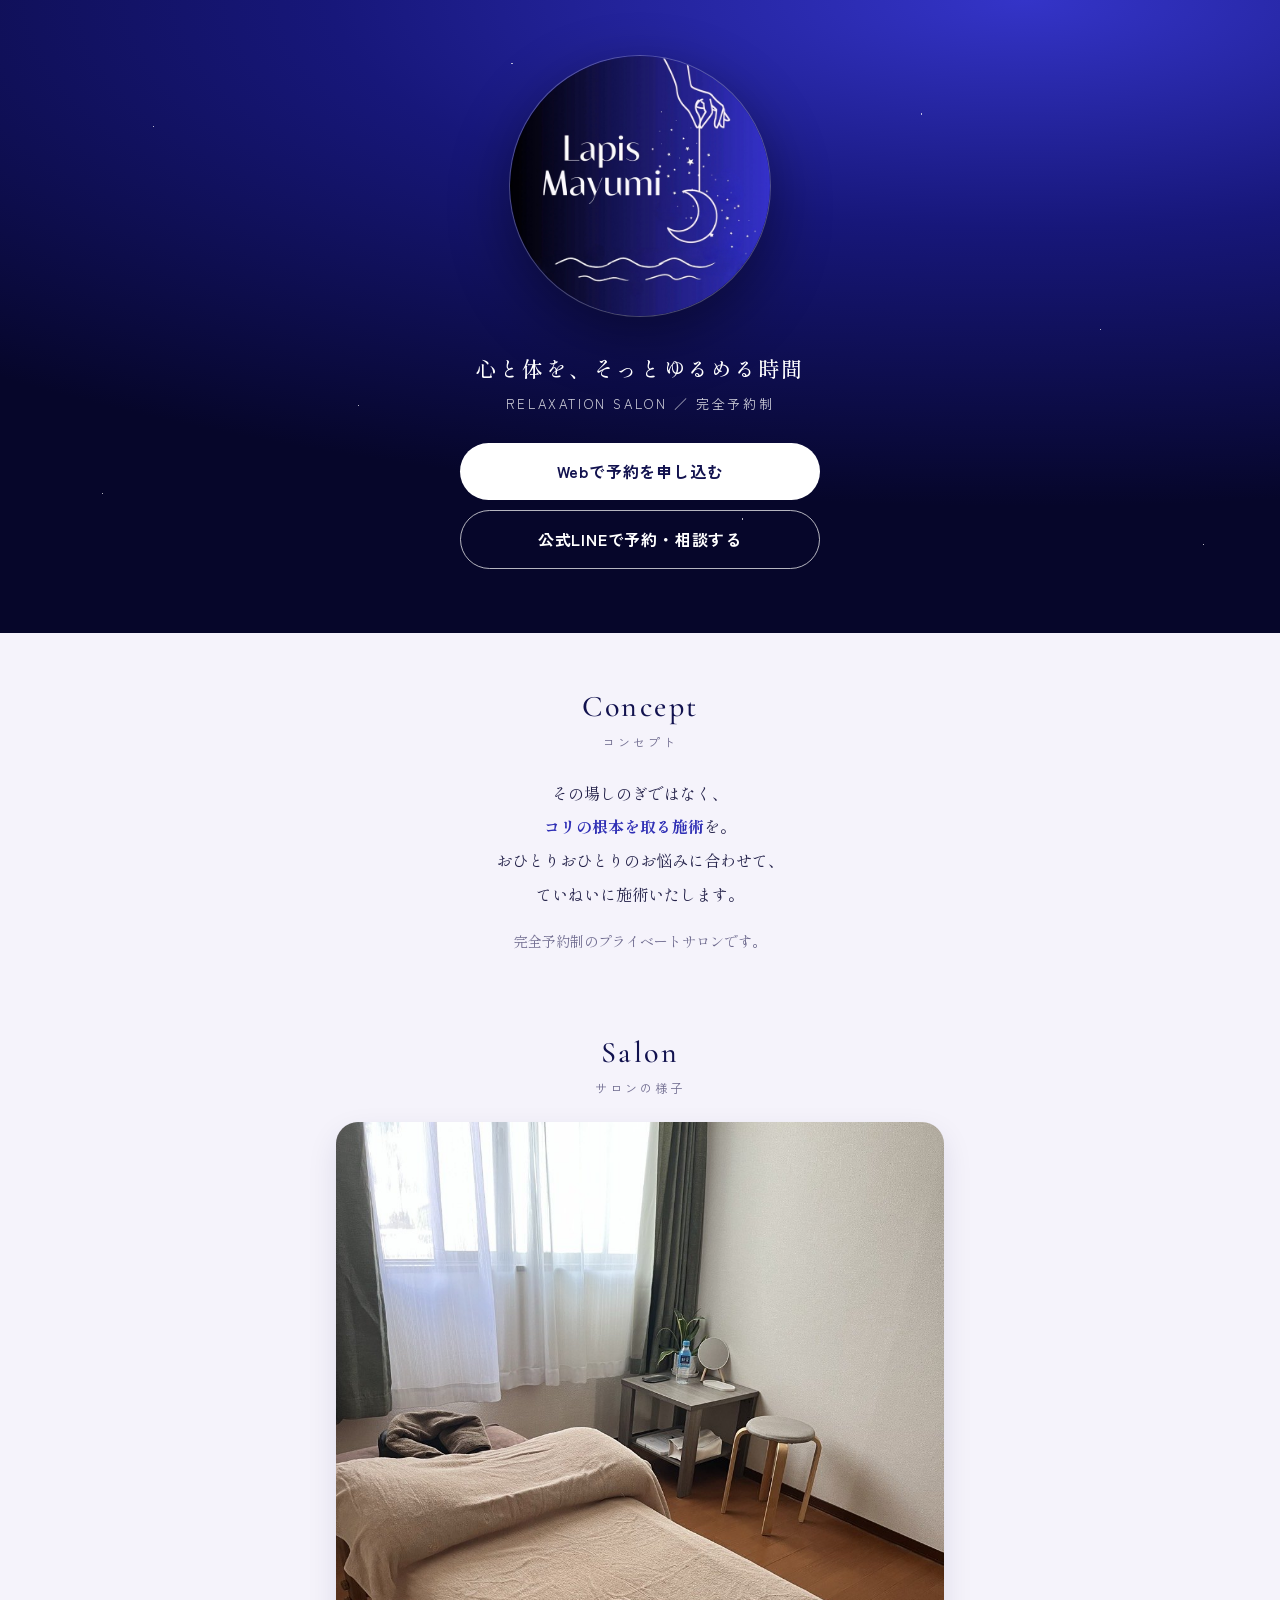
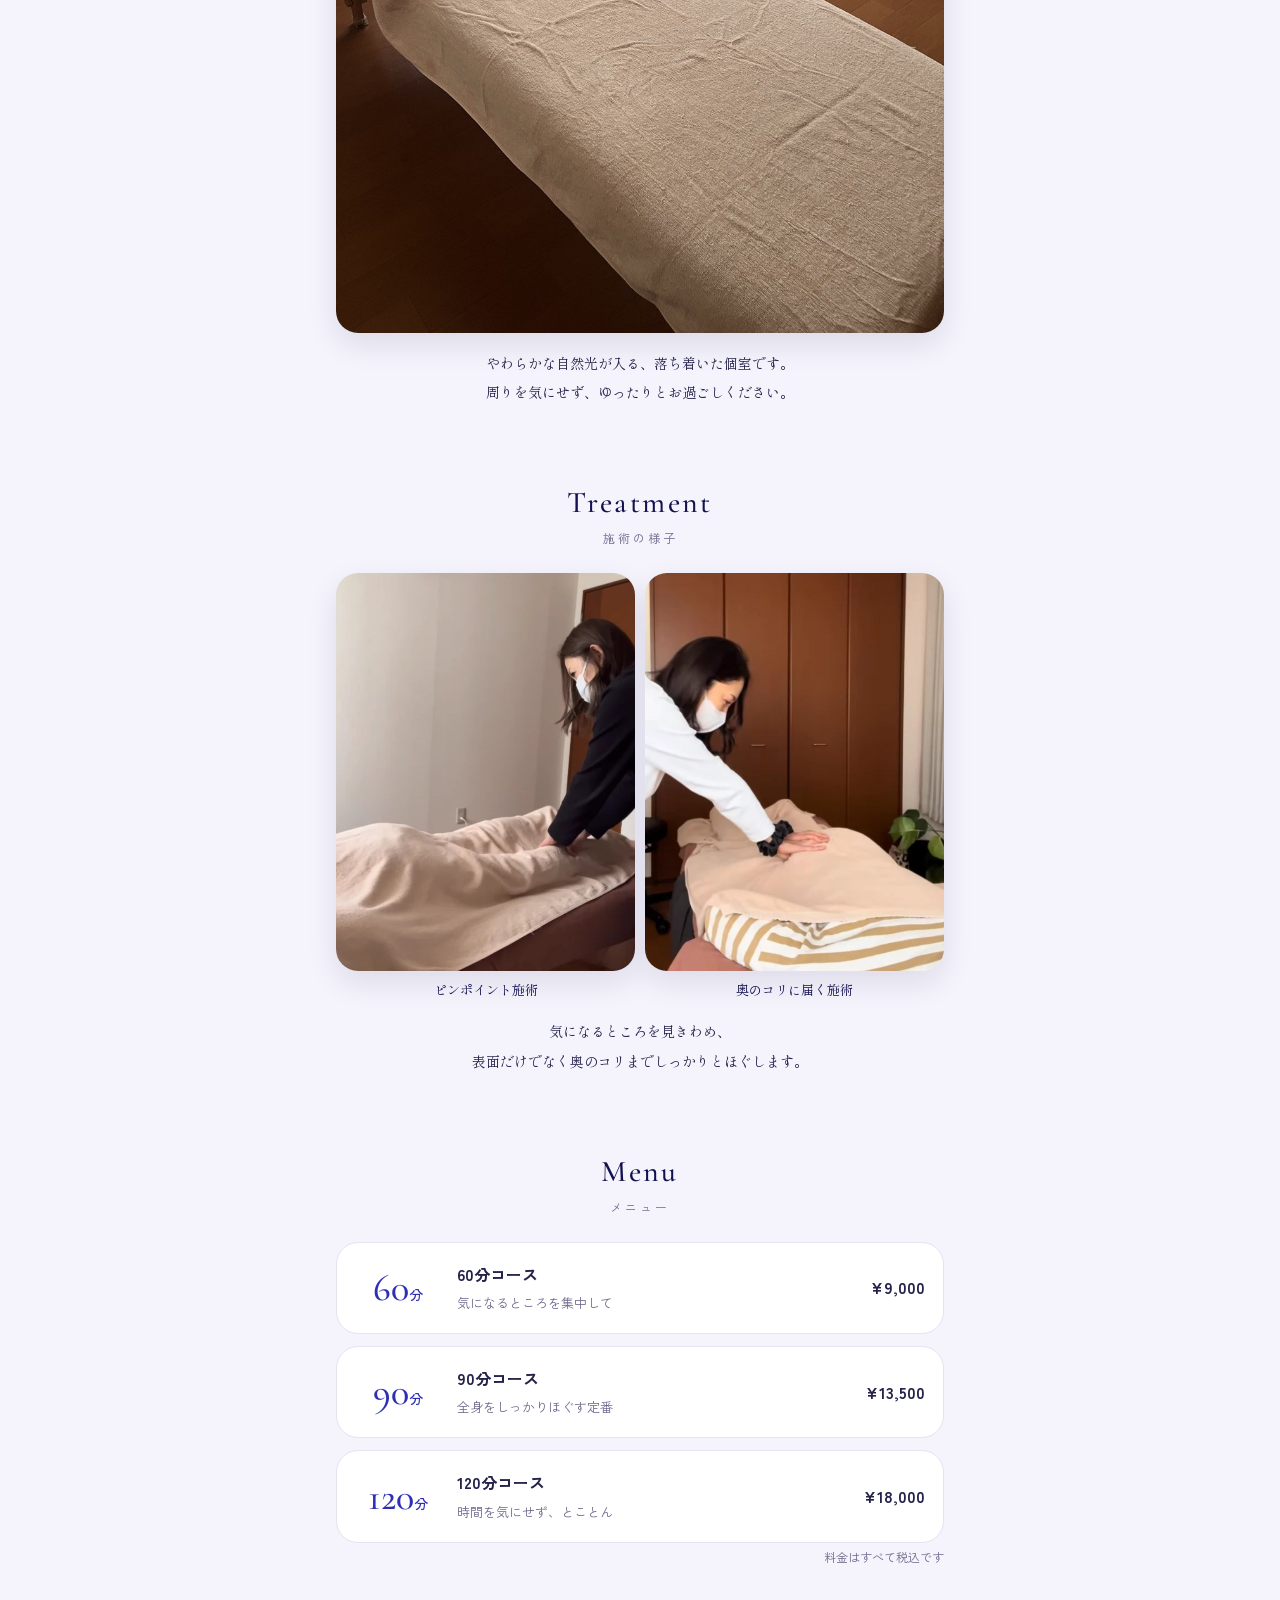
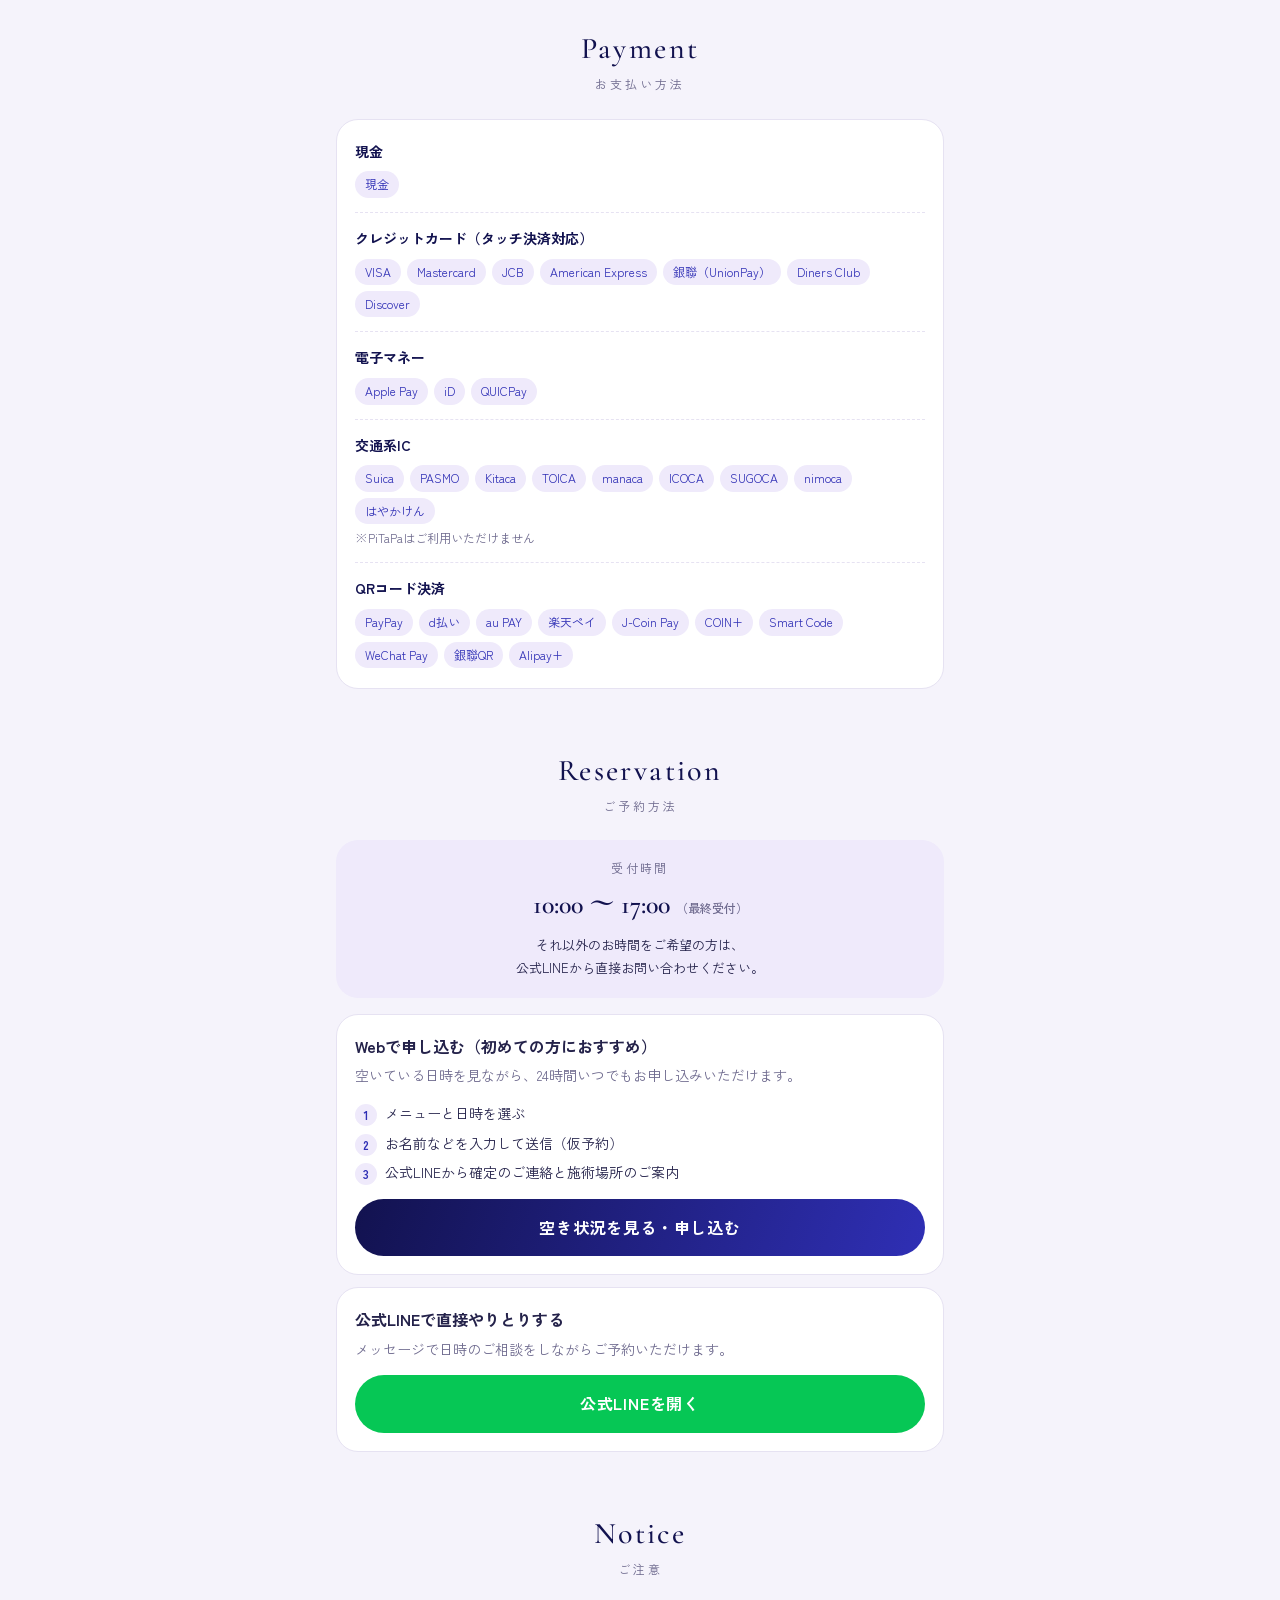
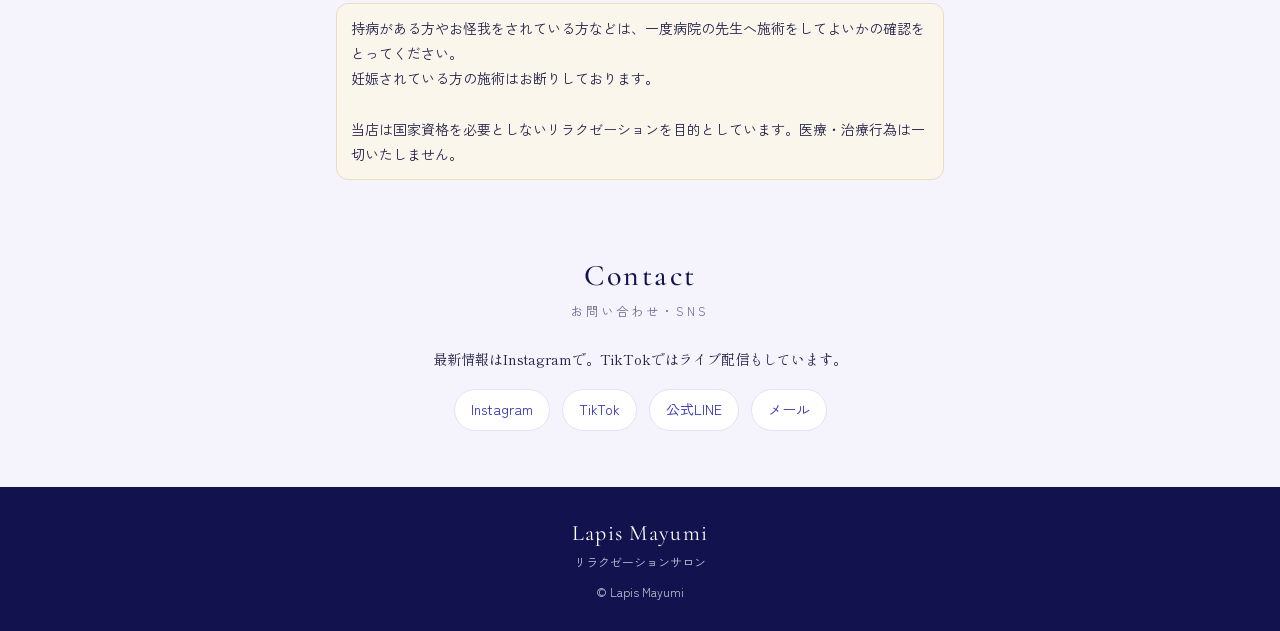
==== index.html @ 460d8c58 "Lapis Mayumi の画面を置く（お披露目前・検索に載せない） Co-Authored-By: Claude Opus 5.5 <noreply@anthropic.com>" ====
<!doctype html>
<html lang="ja">
<head>
<meta charset="utf-8">
<meta name="viewport" content="width=device-width, initial-scale=1, viewport-fit=cover">
<title>Lapis Mayumi | リラクゼーションサロン</title>
<meta name="description" content="Lapis Mayumi（ラピス マユミ）は、心と体をゆるめるリラクゼーションサロンです。60分・90分・120分のコースをご用意しています。ご予約はWebまたは公式LINEから。">
<meta property="og:title" content="Lapis Mayumi | リラクゼーションサロン">
<meta property="og:description" content="心と体をゆるめるリラクゼーションサロン。ご予約はWebまたは公式LINEから。">
<meta property="og:image" content="assets/logo-640.png">
<link rel="icon" href="assets/favicon.png">
<link rel="apple-touch-icon" href="assets/apple-touch-icon.png">
<link rel="preconnect" href="https://fonts.googleapis.com">
<link rel="stylesheet" href="https://fonts.googleapis.com/css2?family=Cormorant+Garamond:wght@400;500;600&family=Zen+Kaku+Gothic+New:wght@400;500;700&family=Shippori+Mincho:wght@500;600&display=swap">
<link rel="stylesheet" href="assets/style.css">
<style>
  .hero { position: relative; overflow: hidden; color: #fff; text-align: center; padding: 56px 16px 64px;
          background: radial-gradient(120% 80% at 80% 0%, #3434c8 0%, #17177a 45%, #06062a 100%); }
  .hero::before { content: ""; position: absolute; inset: 0; pointer-events: none; opacity: .7;
    background-image: radial-gradient(1.4px 1.4px at 12% 20%, #fff 50%, transparent 51%), radial-gradient(1px 1px at 28% 64%, #fff 50%, transparent 51%),
      radial-gradient(1.2px 1.2px at 72% 18%, #fff 50%, transparent 51%), radial-gradient(1px 1px at 86% 52%, #fff 50%, transparent 51%),
      radial-gradient(1.6px 1.6px at 58% 82%, #fff 50%, transparent 51%), radial-gradient(1px 1px at 8% 78%, #fff 50%, transparent 51%),
      radial-gradient(1.2px 1.2px at 40% 10%, #fff 50%, transparent 51%), radial-gradient(1px 1px at 94% 86%, #fff 50%, transparent 51%); }
  .hero img { width: min(64vw, 260px); border-radius: 50%; box-shadow: 0 0 0 1px rgba(255,255,255,.25), 0 20px 60px rgba(0,0,0,.45); position: relative; }
  .hero h1 { font-family: var(--serif); font-weight: 500; font-size: 21px; letter-spacing: .12em; margin: 28px 0 6px; position: relative; }
  .hero p { font-size: 13px; letter-spacing: .2em; opacity: .8; margin: 0 0 28px; position: relative; }
  .hero .cta { max-width: 360px; margin: 0 auto; position: relative; }
  .hero .btn-ghost { background: transparent; color: #fff; border-color: rgba(255,255,255,.7); }
  section.blk { max-width: 640px; margin: 0 auto; padding: 48px 16px 8px; }
  .blk h2 { text-align: center; font-family: var(--latin); font-weight: 500; font-size: 30px; letter-spacing: .08em; margin: 0; color: var(--deep); }
  .blk h2 + .ja { text-align: center; font-size: 12px; letter-spacing: .25em; color: var(--sub); margin: 0 0 24px; }
  .lead { font-family: var(--serif); font-size: 16px; line-height: 2.1; text-align: center; }
  .menu { display: grid; gap: 12px; }
  .menu .item { background: #fff; border: 1px solid var(--line); border-radius: var(--radius); padding: 18px; display: flex; align-items: center; gap: 16px; }
  .menu .min { font-family: var(--latin); font-size: 38px; font-weight: 500; color: var(--indigo); line-height: 1; width: 86px; text-align: center; flex: none; }
  .menu .min small { font-size: 14px; font-family: var(--sans); }
  .menu .txt b { display: block; font-size: 16px; }
  .menu .txt span { font-size: 13px; color: var(--sub); }
  .menu .price { margin-left: auto; font-weight: 700; white-space: nowrap; }
  .ways { display: grid; gap: 12px; }
  .hours { margin: 0 0 16px; padding: 18px 20px; border-radius: var(--radius); background: var(--indigo-soft); text-align: center; }
  .hours p { margin: 0; }
  .hours-t { font-size: 12px; letter-spacing: .2em; color: var(--sub); }
  .hours-v { margin-top: 4px !important; font-family: var(--latin); font-size: 26px; font-weight: 600; color: var(--deep); }
  .hours-v small { font-family: var(--sans); font-size: 12px; font-weight: 500; color: var(--sub); }
  .hours-n { margin-top: 6px !important; font-size: 13px; line-height: 1.8; }
  .way { background: #fff; border: 1px solid var(--line); border-radius: var(--radius); padding: 18px; }
  .way h3 { margin: 0 0 4px; font-size: 16px; }
  .way p { margin: 0 0 14px; font-size: 14px; color: var(--sub); }
  .flow { counter-reset: f; list-style: none; padding: 0; margin: 0 0 14px; font-size: 14px; }
  .flow li { counter-increment: f; padding-left: 30px; position: relative; margin-bottom: 6px; }
  .flow li::before { content: counter(f); position: absolute; left: 0; top: 2px; width: 22px; height: 22px; border-radius: 50%; background: var(--indigo-soft); color: var(--indigo); font-size: 12px; text-align: center; line-height: 22px; font-weight: 700; }
  img.photo { width: 100%; height: auto; display: block; border-radius: var(--radius); box-shadow: 0 12px 30px rgba(18,18,79,.10); }
  .treat { display: grid; grid-template-columns: repeat(2, minmax(0, 1fr)); gap: 10px; }
  .treat figure { margin: 0; }
  .treat img.photo { aspect-ratio: 3 / 4; object-fit: cover; }
  .treat figcaption { text-align: center; font-family: var(--serif); font-size: 13px; margin-top: 8px; color: var(--deep); }
  .pay { background: #fff; border: 1px solid var(--line); border-radius: var(--radius); padding: 6px 18px; }
  .pay .g { padding: 14px 0; border-bottom: 1px dashed var(--line); }
  .pay .g:last-child { border-bottom: 0; }
  .pay h3 { font-size: 14px; margin: 0 0 8px; color: var(--deep); }
  .pay .chips { display: flex; flex-wrap: wrap; gap: 6px; }
  .pay .chips span { font-size: 12px; background: var(--indigo-soft); color: var(--indigo); border-radius: 999px; padding: 3px 10px; }
  .sns { display: flex; justify-content: center; gap: 12px; flex-wrap: wrap; margin-top: 10px; }
  .sns a { font-size: 14px; border: 1px solid var(--line); background: #fff; border-radius: 999px; padding: 8px 16px; text-decoration: none; }
  footer { margin-top: 48px; background: var(--deep); color: rgba(255,255,255,.75); text-align: center; padding: 28px 16px; font-size: 12px; }
  footer .n { font-family: var(--latin); font-size: 22px; color: #fff; letter-spacing: .06em; }
  .fix-cta { position: fixed; left: 0; right: 0; bottom: 0; padding: 10px 16px calc(10px + env(safe-area-inset-bottom)); background: rgba(255,255,255,.95); border-top: 1px solid var(--line); display: none; z-index: 10; }
  .fix-cta .in { max-width: 560px; margin: 0 auto; display: grid; grid-template-columns: 1fr 1fr; gap: 8px; }
  .fix-cta .btn { padding: 12px; font-size: 14px; }
  .fix-cta.show { display: block; }
</style>
</head>
<body>
<header class="hero">
  <img src="assets/logo-640.png" alt="Lapis Mayumi">
  <h1>心と体を、そっとゆるめる時間</h1>
  <p>RELAXATION SALON ／ 完全予約制</p>
  <div class="cta">
    <a class="btn btn-main" href="reserve.html" style="background:#fff;color:var(--deep)">Webで予約を申し込む</a>
    <a class="btn btn-ghost js-line" href="#" style="margin-top:10px">公式LINEで予約・相談する</a>
  </div>
</header>

<section class="blk">
  <h2>Concept</h2><p class="ja">コンセプト</p>
  <p class="lead">その場しのぎではなく、<br><b style="color:var(--indigo)">コリの根本を取る施術</b>を。<br>おひとりおひとりのお悩みに合わせて、<br>ていねいに施術いたします。</p>
  <p class="lead" style="font-size:14px;color:var(--sub)">完全予約制のプライベートサロンです。</p>
</section>

<section class="blk">
  <h2>Salon</h2><p class="ja">サロンの様子</p>
  <img class="photo" src="assets/room.jpg" alt="Lapis Mayumi の施術室。窓から自然光が入る静かな個室に施術ベッドがあります" width="960" height="1280" loading="lazy">
  <p class="lead" style="font-size:14px;margin-top:16px">やわらかな自然光が入る、落ち着いた個室です。<br>周りを気にせず、ゆったりとお過ごしください。</p>
</section>

<section class="blk">
  <h2>Treatment</h2><p class="ja">施術の様子</p>
  <div class="treat">
    <figure><img class="photo" src="assets/treat1.jpg" alt="気になる箇所をピンポイントで施術している様子" width="540" height="756" loading="lazy"><figcaption>ピンポイント施術</figcaption></figure>
    <figure><img class="photo" src="assets/treat2.jpg" alt="奥のコリに届くよう体重をかけて施術している様子" width="540" height="716" loading="lazy"><figcaption>奥のコリに届く施術</figcaption></figure>
  </div>
  <p class="lead" style="font-size:14px;margin-top:16px">気になるところを見きわめ、<br>表面だけでなく奥のコリまでしっかりとほぐします。</p>
</section>

<section class="blk">
  <h2>Menu</h2><p class="ja">メニュー</p>
  <div class="menu" id="menu"></div>
  <p class="note" style="text-align:right">料金はすべて税込です</p>
</section>

<section class="blk">
  <h2>Payment</h2><p class="ja">お支払い方法</p>
  <div class="pay" id="pay"></div>
</section>

<section class="blk">
  <h2>Reservation</h2><p class="ja">ご予約方法</p>
  <div class="hours">
    <p class="hours-t">受付時間</p>
    <p class="hours-v">10:00 〜 17:00 <small>（最終受付）</small></p>
    <p class="hours-n">それ以外のお時間をご希望の方は、<br>公式LINEから直接お問い合わせください。</p>
  </div>
  <div class="ways">
    <div class="way">
      <h3>Webで申し込む（初めての方におすすめ）</h3>
      <p>空いている日時を見ながら、24時間いつでもお申し込みいただけます。</p>
      <ol class="flow">
        <li>メニューと日時を選ぶ</li>
        <li>お名前などを入力して送信（仮予約）</li>
        <li>公式LINEから確定のご連絡と施術場所のご案内</li>
      </ol>
      <a class="btn btn-main" href="reserve.html">空き状況を見る・申し込む</a>
    </div>
    <div class="way">
      <h3>公式LINEで直接やりとりする</h3>
      <p>メッセージで日時のご相談をしながらご予約いただけます。</p>
      <a class="btn btn-line js-line" href="#">公式LINEを開く</a>
    </div>
  </div>
</section>

<section class="blk">
  <h2>Notice</h2><p class="ja">ご注意</p>
  <div class="warn" style="font-size:14px">
    持病がある方やお怪我をされている方などは、一度病院の先生へ施術をしてよいかの確認をとってください。<br>
    妊娠されている方の施術はお断りしております。<br><br>
    当店は国家資格を必要としないリラクゼーションを目的としています。医療・治療行為は一切いたしません。
  </div>
</section>

<section class="blk">
  <h2>Contact</h2><p class="ja">お問い合わせ・SNS</p>
  <p class="lead" style="font-size:14px">最新情報はInstagramで。TikTokではライブ配信もしています。</p>
  <div class="sns" id="sns"></div>
</section>

<footer>
  <div class="n">Lapis Mayumi</div>
  <div>リラクゼーションサロン</div>
  <div style="margin-top:10px">© Lapis Mayumi</div>
</footer>

<div class="fix-cta" id="fixCta"><div class="in">
  <a class="btn btn-main" href="reserve.html">Webで予約</a>
  <a class="btn btn-line js-line" href="#">LINEで予約</a>
</div></div>

<script src="assets/config.js"></script>
<script>
(function () {
  const C = LM.CONFIG;
  const desc = { 60: "気になるところを集中して", 90: "全身をしっかりほぐす定番", 120: "時間を気にせず、とことん" };
  document.getElementById("menu").innerHTML = C.COURSES.map((c) => `
    <div class="item"><div class="min">${c.minutes}<small>分</small></div>
      <div class="txt"><b>${c.label}</b><span>${desc[c.minutes] || ""}</span></div>
      ${c.price ? `<div class="price">¥${c.price.toLocaleString()}</div>` : ""}</div>`).join("");
  document.querySelectorAll(".js-line").forEach((a) => {
    if (C.LINE_URL) a.href = C.LINE_URL; else a.classList.add("hidden");
  });
  document.getElementById("pay").innerHTML = (C.PAYMENTS || []).map((g) => `
    <div class="g"><h3>${g.group}</h3><div class="chips">${g.items.map((x) => `<span>${x}</span>`).join("")}</div>
      ${g.note ? `<p class="note">※${g.note}</p>` : ""}</div>`).join("");
  const names = { instagram: "Instagram", tiktok: "TikTok", youtube: "YouTube" };
  let sns = Object.keys(C.SNS).filter((k) => C.SNS[k])
    .map((k) => `<a href="${C.SNS[k]}" target="_blank" rel="noopener">${names[k]}</a>`).join("");
  if (C.LINE_URL) sns += `<a href="${C.LINE_URL}">公式LINE</a>`;
  if (C.MAIL) sns += `<a href="mailto:${C.MAIL}">メール</a>`;
  document.getElementById("sns").innerHTML = sns;
  // 最初の予約ボタンが見えなくなったら、画面下に予約ボタンを出す
  const fix = document.getElementById("fixCta");
  if (!C.LINE_URL) fix.querySelector(".in").style.gridTemplateColumns = "1fr";
  new IntersectionObserver((es) => fix.classList.toggle("show", !es[0].isIntersecting)).observe(document.querySelector(".hero .cta"));
})();
</script>
</body>
</html>
---- assets/style.css ----
/* 色と文字は「月夜のラピス」（2026-10-29 クロードデザインで承認）に合わせている */
:root {
  --night: #06062a;
  --deep: #12124f;
  --indigo: #2f2fb5;
  --indigo-2: #2f2fb5;
  --indigo-soft: #efeafb;
  --ink: #24224a;
  --sub: #6e6a8e;
  --line: #e6e2f2;
  --field-line: #dcd7ec;
  --bg: #f5f3fb;
  --card: #ffffff;
  --sat: #2f5fc4;
  --sun: #b8456e;
  --ng: #9590b6;
  --warn-bg: #fbf6ec;
  --warn-line: #eadcbe;
  --warn-ink: #4e4230;
  --radius: 22px;
  --night-grad: linear-gradient(160deg, #06062a 0%, #12124f 48%, #2f2fb5 100%);
  --btn-grad: linear-gradient(160deg, #12124f, #2f2fb5);
  --serif: "Shippori Mincho", "Hiragino Mincho ProN", serif;
  --latin: "Cormorant Garamond", "Shippori Mincho", serif;
  --sans: "Zen Kaku Gothic New", "Hiragino Sans", "Yu Gothic", sans-serif;
}
* { box-sizing: border-box; }
html { -webkit-text-size-adjust: 100%; }
body { margin: 0; background: var(--bg); color: var(--ink); font-family: var(--sans); font-size: 16px; line-height: 1.7; }
button, input, select, textarea { font: inherit; color: inherit; }
a { color: var(--indigo); }
.wrap { max-width: 560px; margin: 0 auto; padding: 0 16px 48px; }
.hidden { display: none !important; }

/* ヘッダー */
.top { background: linear-gradient(110deg, #05052a 0%, var(--deep) 45%, #2d2dbf 100%); color: #fff; }
.top .in { max-width: 560px; margin: 0 auto; padding: 14px 16px; display: flex; align-items: center; gap: 12px; }
.top img { width: 46px; height: 46px; border-radius: 50%; }
.top .name { font-family: var(--latin); font-size: 24px; letter-spacing: .04em; line-height: 1.1; }
.top .sub { font-size: 12px; opacity: .8; letter-spacing: .1em; }
.top a { color: inherit; text-decoration: none; display: flex; align-items: center; gap: 12px; }

.demo-bar { background: #fff3c4; color: #6a5200; font-size: 13px; text-align: center; padding: 6px 12px; }

/* 手順 */
.steps { display: flex; gap: 6px; margin: 18px 0 14px; font-size: 12px; color: var(--sub); }
.steps span { flex: 1; text-align: center; padding: 6px 0; border-bottom: 3px solid var(--line); }
.steps span.on { color: var(--indigo); border-color: var(--indigo); font-weight: 700; }

h2.sec { font-family: var(--serif); font-size: 18px; margin: 22px 0 10px; font-weight: 600; }
h2.sec small { font-family: var(--sans); font-size: 12px; color: var(--sub); font-weight: 400; margin-left: 6px; }

/* コース選択 */
.courses { display: grid; grid-template-columns: repeat(3, 1fr); gap: 8px; }
.courses button { border: 1.5px solid var(--line); background: var(--card); border-radius: 12px; padding: 12px 4px; cursor: pointer; line-height: 1.3; }
.courses button b { display: block; font-size: 20px; font-family: var(--latin); font-weight: 600; }
.courses button span { font-size: 12px; color: var(--sub); }
.courses button.on { border-color: var(--indigo); background: var(--indigo-soft); color: var(--indigo); box-shadow: 0 0 0 1px var(--indigo) inset; }
.courses button.on span { color: var(--indigo); }

/* 日時の表 */
.cal { background: var(--card); border: 1px solid var(--line); border-radius: var(--radius); overflow: hidden; touch-action: pan-y; }
.cal-nav { display: flex; justify-content: space-between; align-items: center; padding: 8px 6px; border-bottom: 1px solid var(--line); }
.cal-nav button { background: none; border: 0; padding: 8px 10px; color: var(--ink); cursor: pointer; font-size: 14px; }
.cal-nav button:disabled { color: #c7c7d2; cursor: default; }
.cal-nav .range { font-size: 13px; color: var(--sub); }
.cal table { width: 100%; border-collapse: collapse; table-layout: fixed; }
.cal th, .cal td { border-bottom: 1px solid var(--line); border-left: 1px solid var(--line); text-align: center; padding: 0; }
.cal th:first-child, .cal td:first-child { border-left: 0; }
.cal col.tcol { width: 15%; }
.cal .month th { font-size: 11px; color: var(--sub); text-align: left; padding: 4px 6px; font-weight: 400; background: #fbfbfe; }
.cal .dates th { padding: 6px 0; font-weight: 500; line-height: 1.25; background: #fbfbfe; }
.cal .dates th b { display: block; font-size: 17px; }
.cal .dates th span { font-size: 11px; }
.cal .sat { color: var(--sat); }
.cal .sun { color: var(--sun); }
.cal .time { font-size: 13px; font-weight: 500; color: var(--ink); height: 44px; }
.cal td.s { height: 44px; }
.cal td.s button { width: 100%; height: 44px; border: 0; background: none; cursor: pointer; font-size: 20px; color: var(--indigo); padding: 0; }
.cal td.s button:active { background: var(--indigo-soft); }
.cal td.s.ng { color: var(--ng); font-size: 17px; }
.cal td.s.out { background: #f4f4f8; color: #d4d4de; font-size: 12px; }
.cal .loading { padding: 60px 0; text-align: center; color: var(--sub); }
.legend { display: flex; gap: 16px; font-size: 13px; color: var(--sub); margin: 8px 2px; flex-wrap: wrap; }
.legend b { color: var(--indigo); font-weight: 400; }
.swipe-hint { font-size: 12px; color: var(--sub); text-align: center; margin: 4px 0 0; }

.wish-link { display: block; width: 100%; margin-top: 14px; padding: 14px; border: 1.5px dashed #b8bce8; border-radius: 12px; background: #fafaff; color: var(--indigo); cursor: pointer; text-align: center; font-size: 14px; }

/* フォーム */
.card { background: var(--card); border: 1px solid var(--line); border-radius: var(--radius); padding: 16px; }
.summary { background: var(--indigo-soft); border-radius: 12px; padding: 12px 14px; margin-bottom: 16px; font-size: 15px; }
.summary dt { font-size: 12px; color: var(--sub); }
.summary dd { margin: 0 0 6px; font-weight: 600; }
.summary button { margin-top: 4px; background: none; border: 0; padding: 0; color: var(--indigo); text-decoration: underline; cursor: pointer; font-size: 13px; }
.field { margin-bottom: 18px; }
.field > label, .field > .lbl { display: block; font-weight: 600; font-size: 15px; margin-bottom: 6px; }
.req { display: inline-block; background: var(--sun); color: #fff; font-size: 10px; border-radius: 4px; padding: 1px 6px; margin-left: 6px; vertical-align: 2px; font-weight: 500; }
.opt { display: inline-block; background: #e9e9f0; color: var(--sub); font-size: 10px; border-radius: 4px; padding: 1px 6px; margin-left: 6px; vertical-align: 2px; font-weight: 500; }
.note { font-size: 12px; color: var(--sub); margin: 4px 0 0; }
input[type=text], input[type=tel], input[type=date], input[type=time], input[type=password], select, textarea {
  width: 100%; border: 1.5px solid var(--line); border-radius: 10px; padding: 11px 12px; background: #fff; font-size: 16px;
}
textarea { min-height: 84px; resize: vertical; }
input:focus, select:focus, textarea:focus { outline: none; border-color: var(--indigo-2); box-shadow: 0 0 0 3px rgba(59, 59, 208, .15); }
.two { display: grid; grid-template-columns: 1fr 1fr; gap: 8px; }
.choice { display: flex; gap: 8px; flex-wrap: wrap; }
.choice label { flex: 1; min-width: 80px; border: 1.5px solid var(--line); border-radius: 10px; padding: 10px; text-align: center; cursor: pointer; background: #fff; font-weight: 400; }
.choice input { position: absolute; opacity: 0; pointer-events: none; }
.choice label:has(input:checked) { border-color: var(--indigo); background: var(--indigo-soft); color: var(--indigo); font-weight: 600; }
.err { color: var(--sun); font-size: 13px; margin-top: 4px; }
.field.bad input, .field.bad select, .field.bad textarea { border-color: var(--sun); }

.warn { background: var(--warn-bg); border: 1px solid var(--warn-line); border-radius: 12px; padding: 12px 14px; font-size: 13px; line-height: 1.8; margin: 8px 0 14px; }
.warn h3 { margin: 0 0 4px; font-size: 14px; }
.agree { display: flex; gap: 10px; align-items: flex-start; font-size: 14px; cursor: pointer; }
.agree input { width: 20px; height: 20px; margin-top: 3px; flex: none; accent-color: var(--indigo); }

.btn { display: block; width: 100%; border: 0; border-radius: 999px; padding: 15px; font-size: 16px; font-weight: 700; cursor: pointer; letter-spacing: .05em; text-align: center; text-decoration: none; }
.btn-main { background: linear-gradient(110deg, var(--deep), var(--indigo-2)); color: #fff; }
.btn-main:disabled { opacity: .5; cursor: default; }
.btn-line { background: #06c755; color: #fff; }
.btn-ghost { background: #fff; color: var(--indigo); border: 1.5px solid var(--indigo); }
.btn + .btn { margin-top: 10px; }

.thanks { text-align: center; padding: 28px 18px; }
.thanks .moon { font-size: 40px; color: var(--indigo); }
.thanks p.msg { text-align: left; font-size: 15px; line-height: 1.9; }

.toast { position: fixed; left: 50%; bottom: 24px; transform: translateX(-50%); background: #222238; color: #fff; padding: 10px 18px; border-radius: 999px; font-size: 14px; z-index: 50; max-width: calc(100% - 32px); }
.foot { text-align: center; font-size: 12px; color: var(--sub); padding: 24px 16px; }
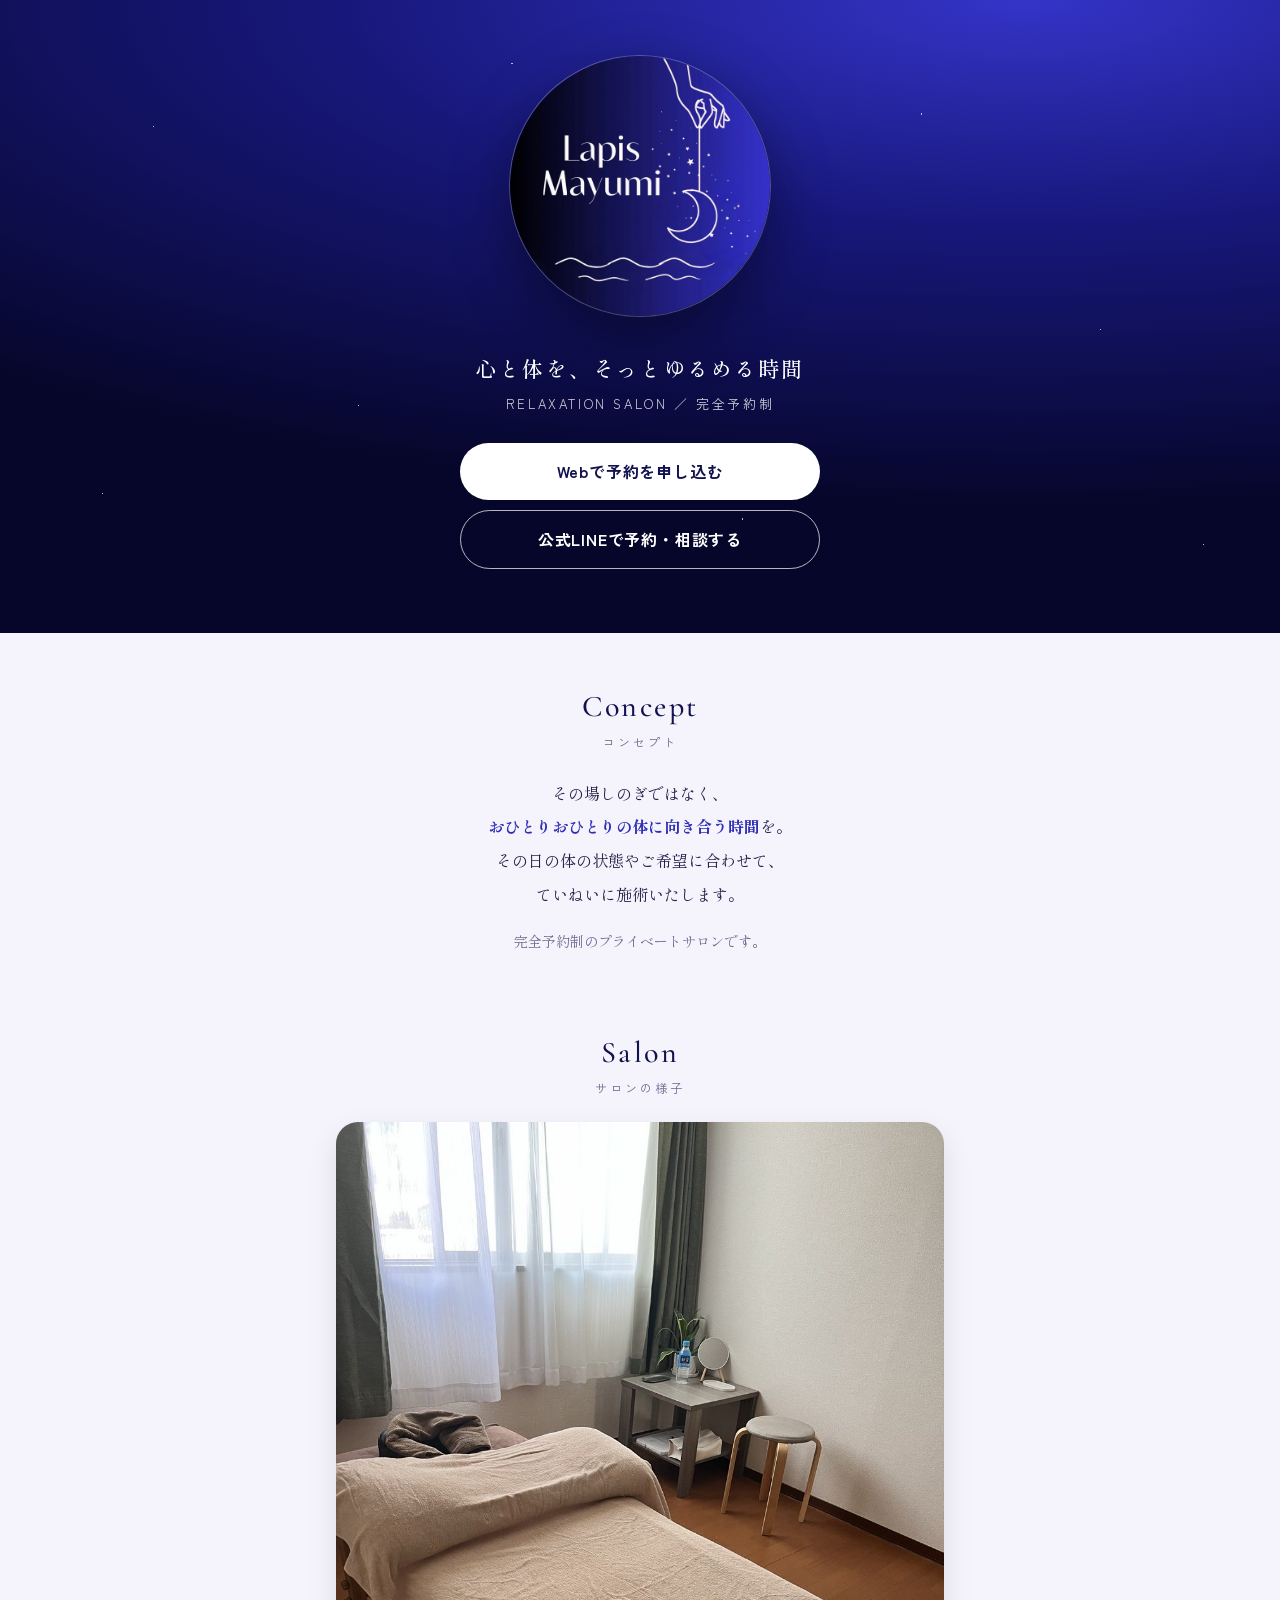
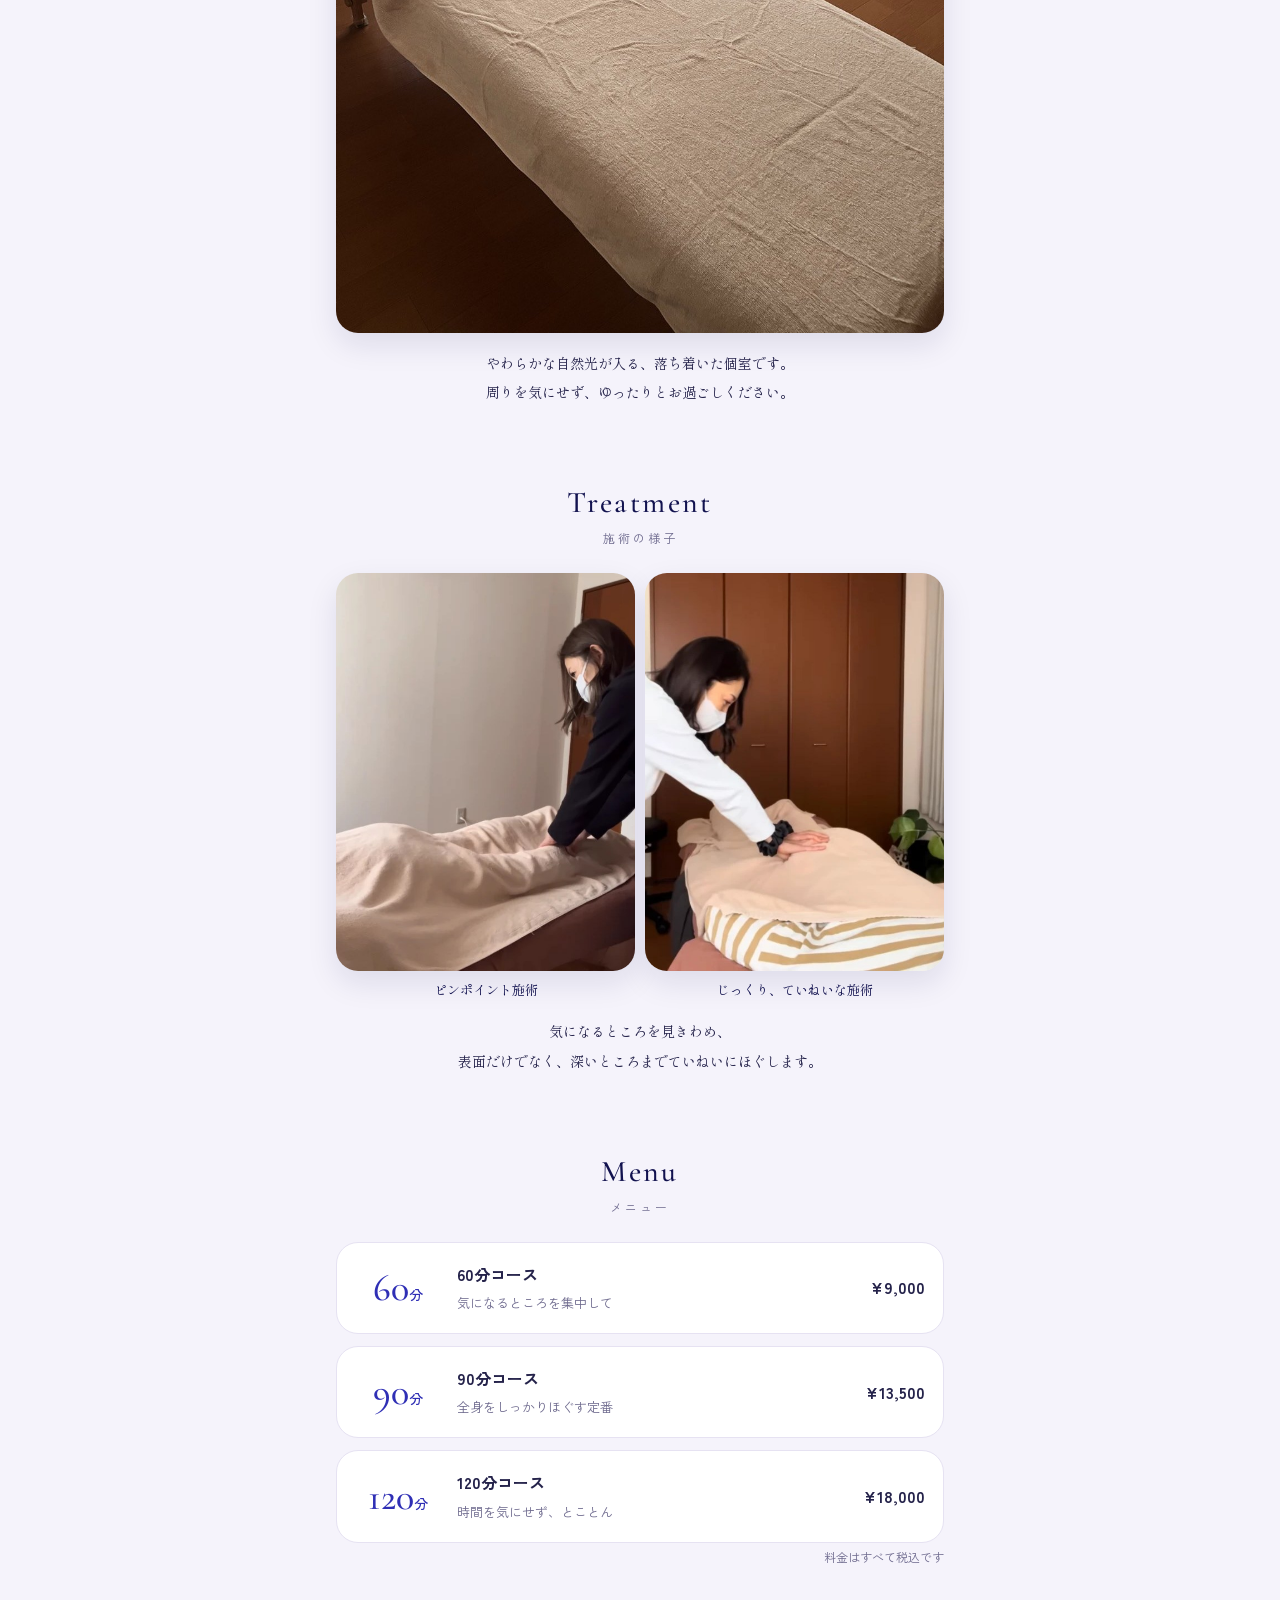
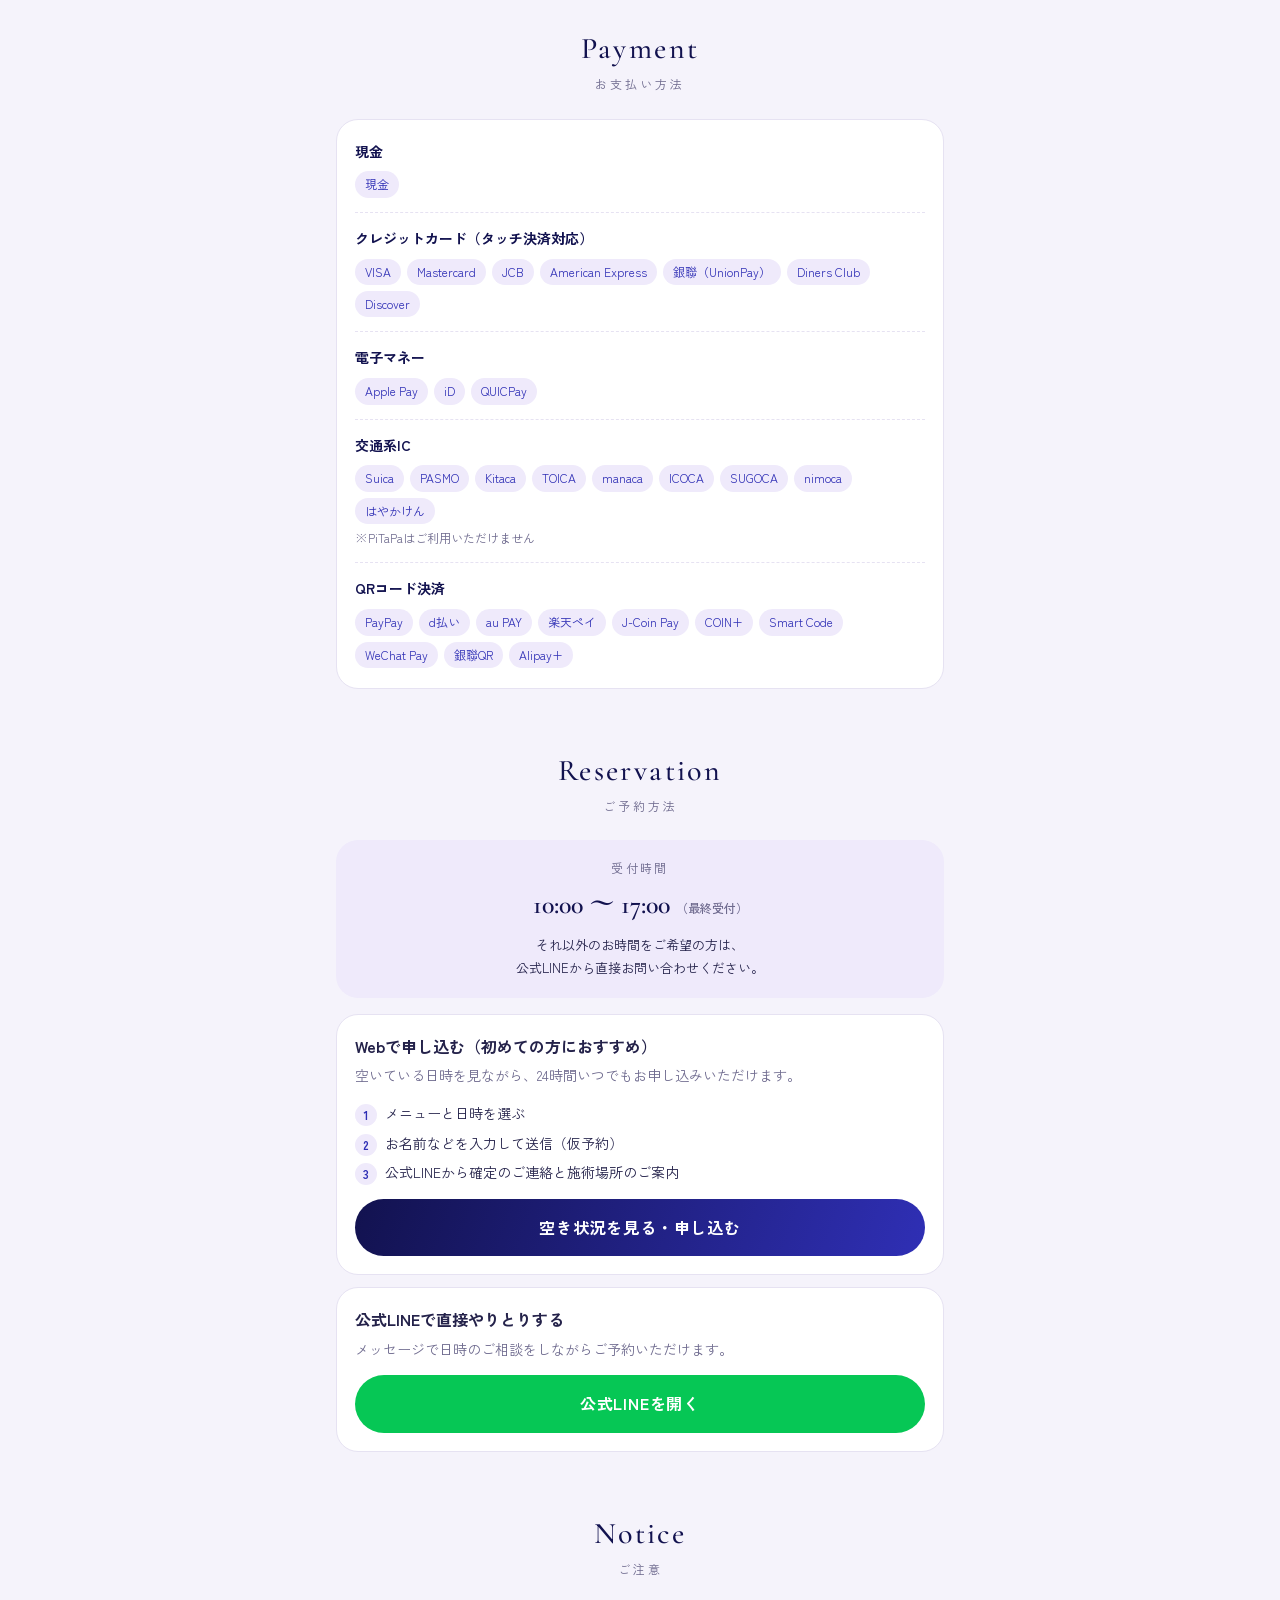
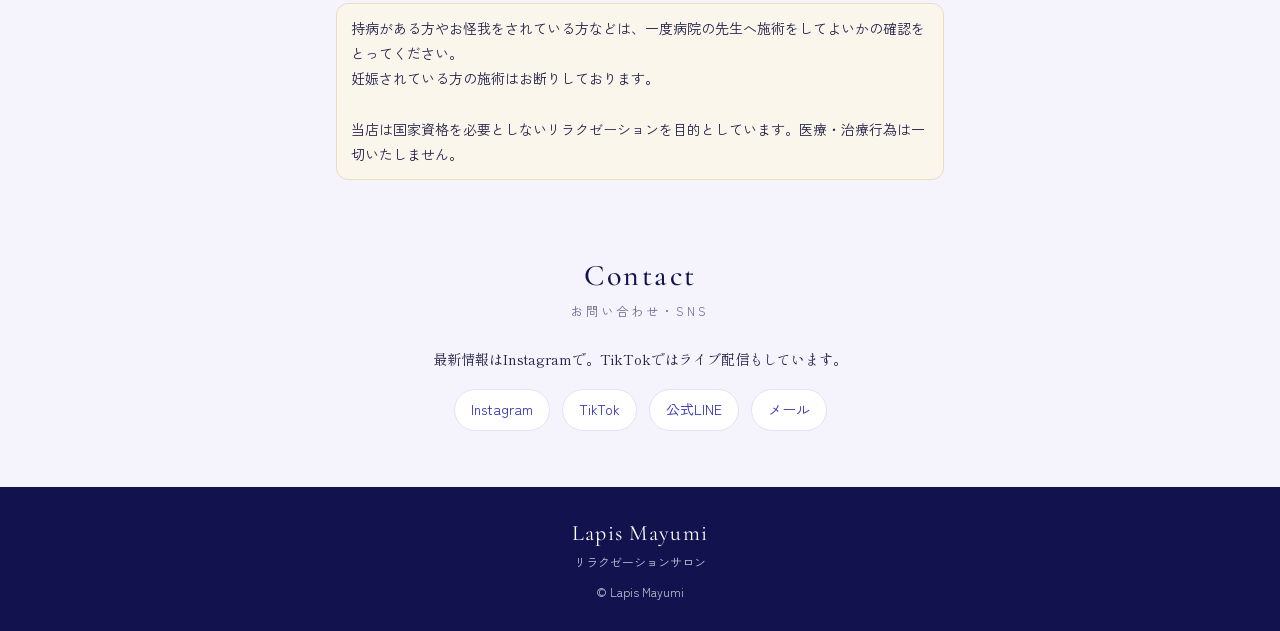
==== commit 68aae458: "治療と受け取られやすい言い回しを言い換え（提案54） Co-Authored-By: Claude Opus 5.5 <noreply@anthropic.com>" ====
--- a/index.html
+++ b/index.html
@@ -84,7 +84,7 @@
 
 <section class="blk">
   <h2>Concept</h2><p class="ja">コンセプト</p>
-  <p class="lead">その場しのぎではなく、<br><b style="color:var(--indigo)">コリの根本を取る施術</b>を。<br>おひとりおひとりのお悩みに合わせて、<br>ていねいに施術いたします。</p>
+  <p class="lead">その場しのぎではなく、<br><b style="color:var(--indigo)">おひとりおひとりの体に向き合う時間</b>を。<br>その日の体の状態やご希望に合わせて、<br>ていねいに施術いたします。</p>
   <p class="lead" style="font-size:14px;color:var(--sub)">完全予約制のプライベートサロンです。</p>
 </section>
 
@@ -98,9 +98,9 @@
   <h2>Treatment</h2><p class="ja">施術の様子</p>
   <div class="treat">
     <figure><img class="photo" src="assets/treat1.jpg" alt="気になる箇所をピンポイントで施術している様子" width="540" height="756" loading="lazy"><figcaption>ピンポイント施術</figcaption></figure>
-    <figure><img class="photo" src="assets/treat2.jpg" alt="奥のコリに届くよう体重をかけて施術している様子" width="540" height="716" loading="lazy"><figcaption>奥のコリに届く施術</figcaption></figure>
+    <figure><img class="photo" src="assets/treat2.jpg" alt="体重をかけてじっくり施術している様子" width="540" height="716" loading="lazy"><figcaption>じっくり、ていねいな施術</figcaption></figure>
   </div>
-  <p class="lead" style="font-size:14px;margin-top:16px">気になるところを見きわめ、<br>表面だけでなく奥のコリまでしっかりとほぐします。</p>
+  <p class="lead" style="font-size:14px;margin-top:16px">気になるところを見きわめ、<br>表面だけでなく、深いところまでていねいにほぐします。</p>
 </section>
 
 <section class="blk">
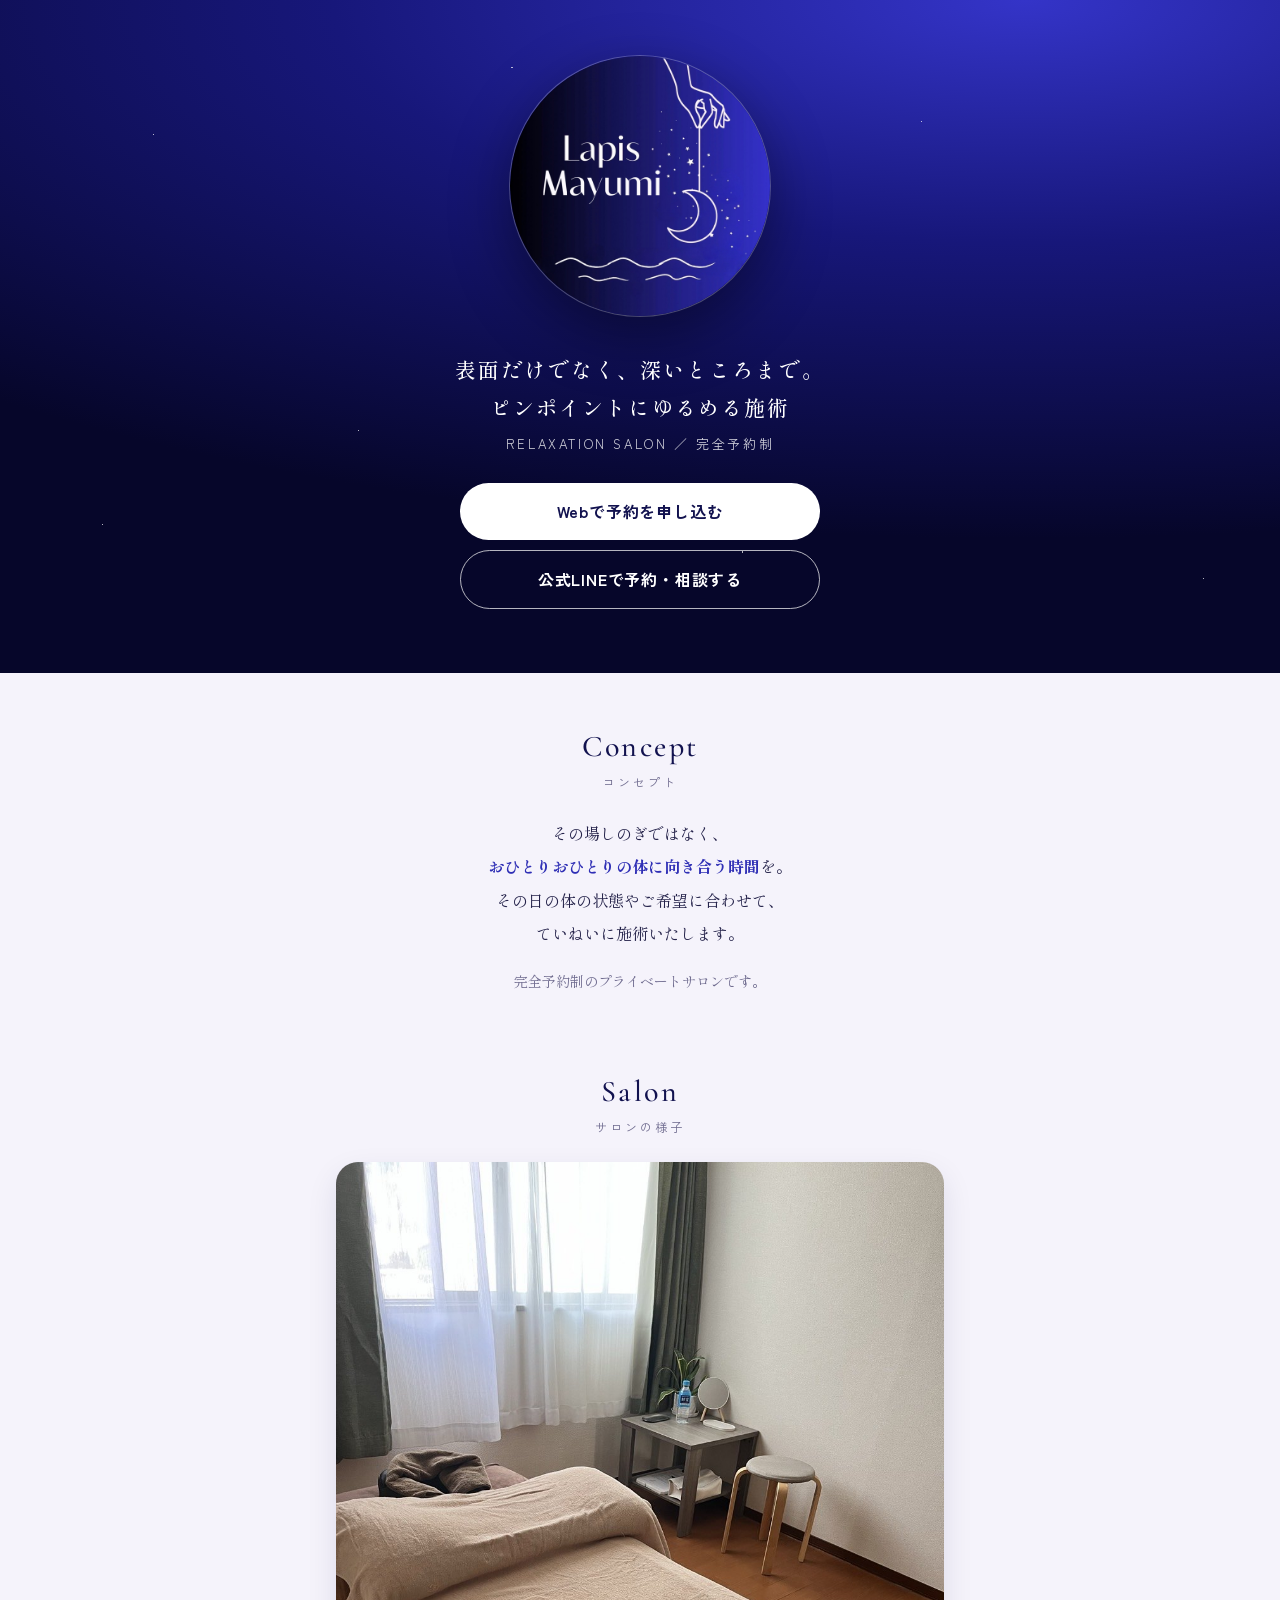
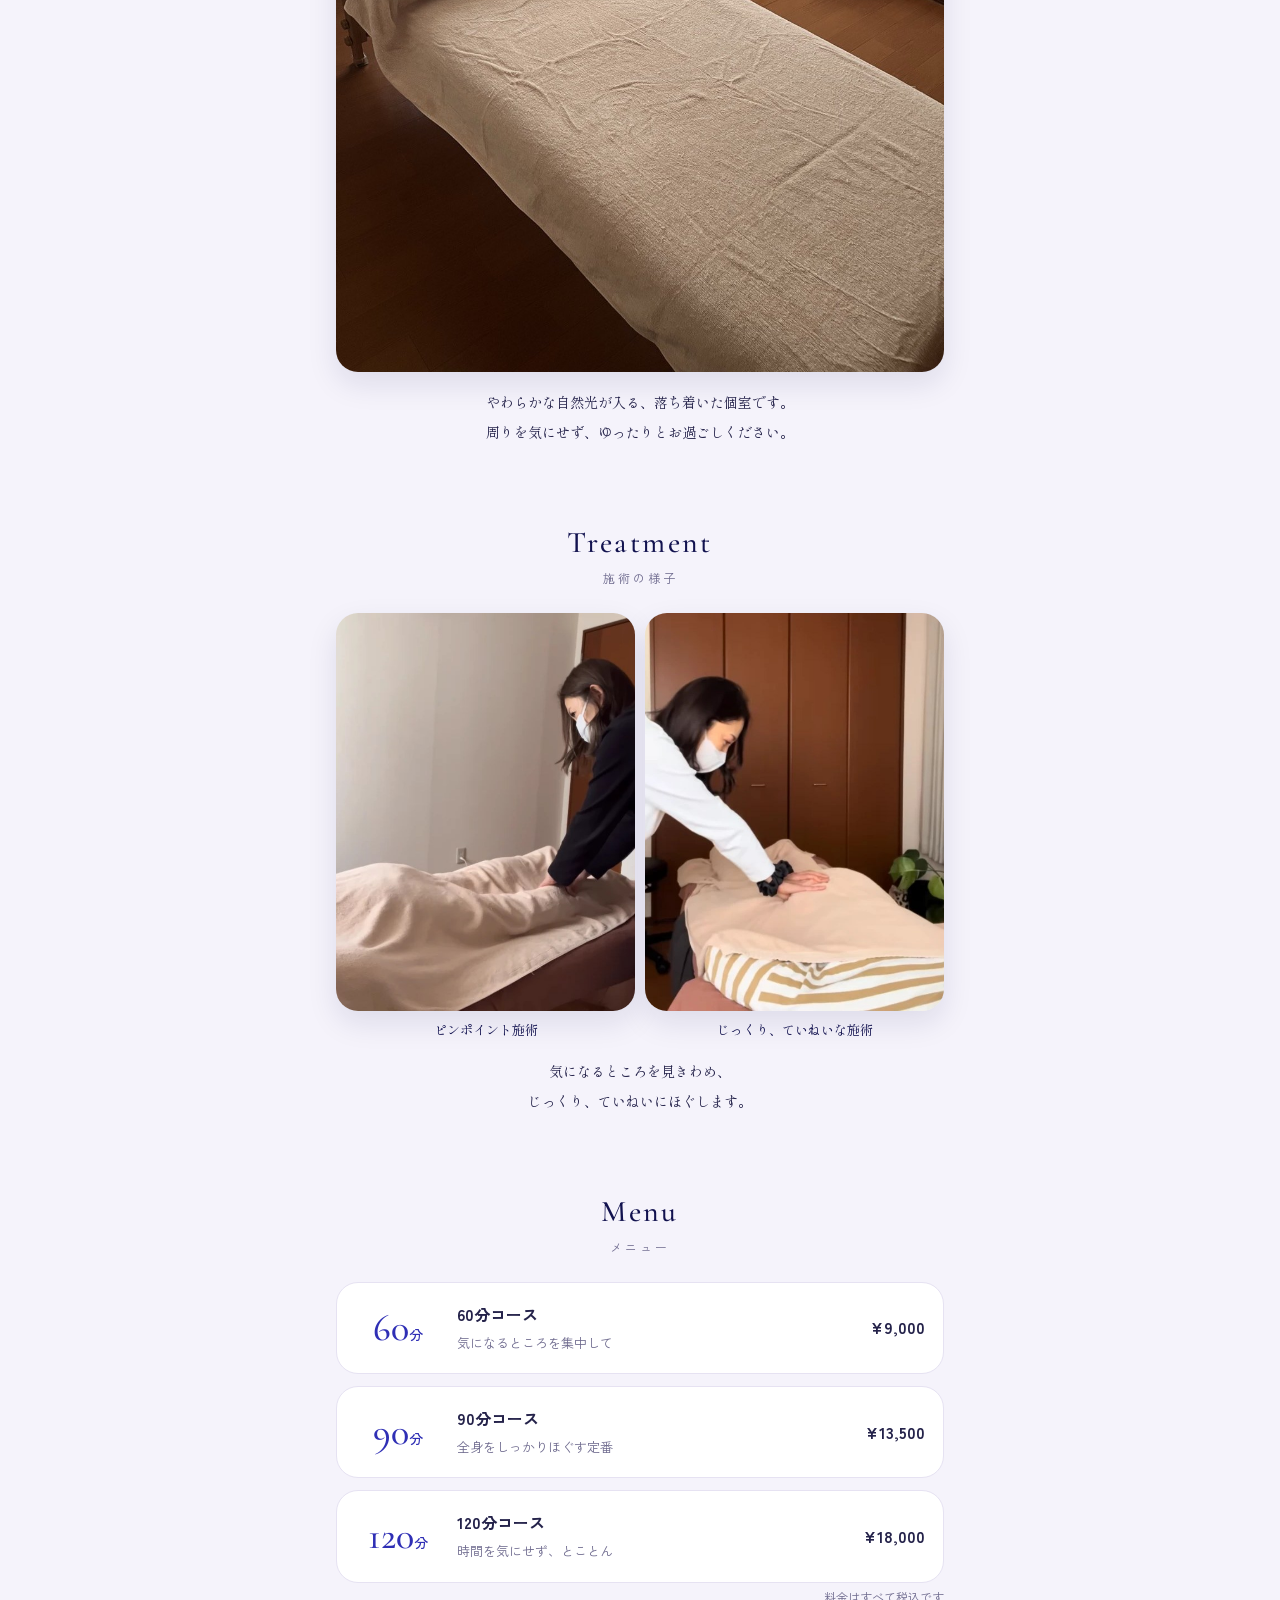
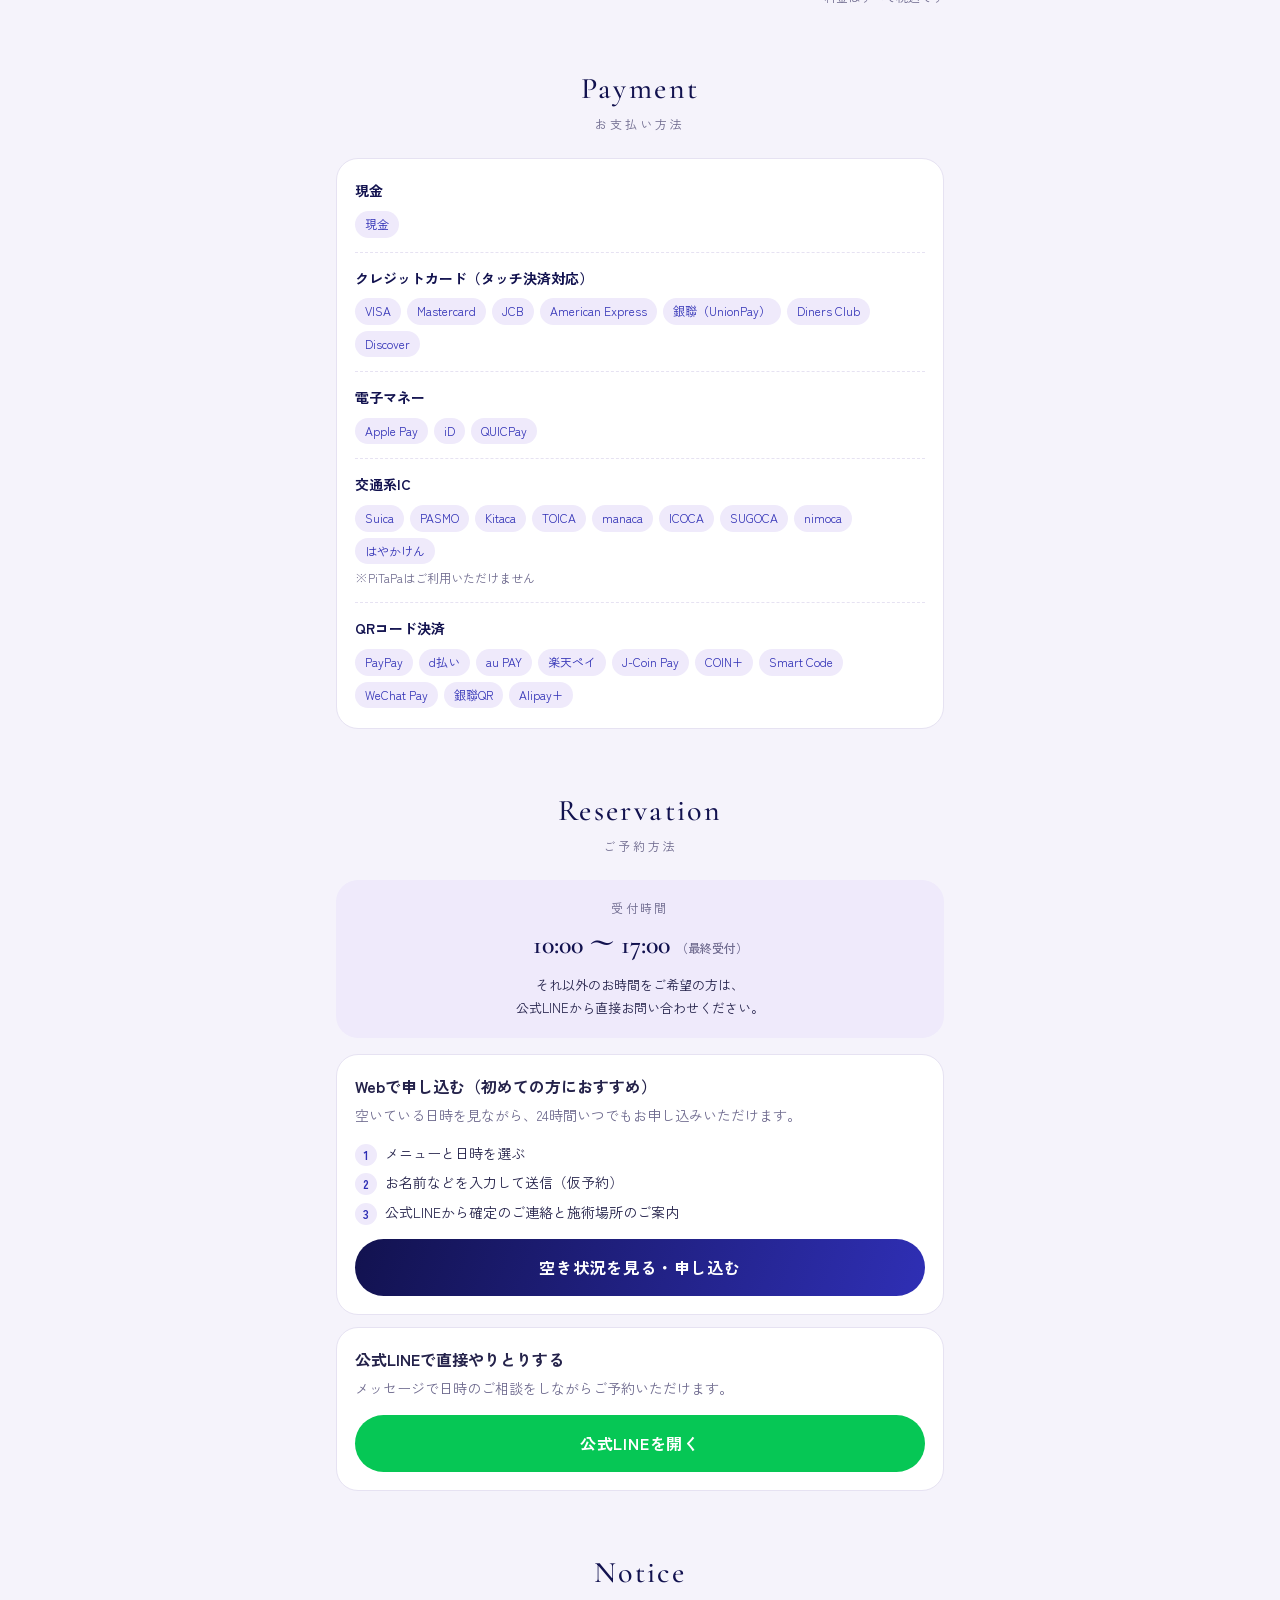
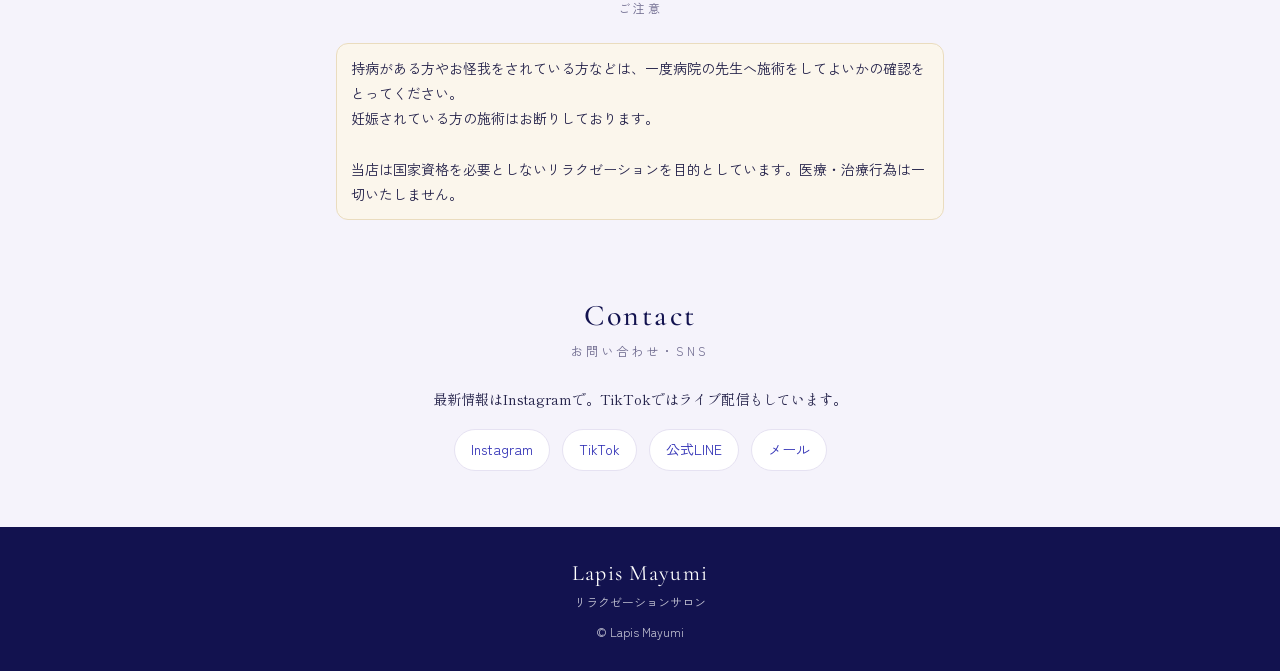
==== commit 1fa1443a: "キャッチコピーを店主の言葉に差し替え Co-Authored-By: Claude Opus 5.5 <noreply@anthropic.com>" ====
--- a/index.html
+++ b/index.html
@@ -22,7 +22,7 @@
       radial-gradient(1.6px 1.6px at 58% 82%, #fff 50%, transparent 51%), radial-gradient(1px 1px at 8% 78%, #fff 50%, transparent 51%),
       radial-gradient(1.2px 1.2px at 40% 10%, #fff 50%, transparent 51%), radial-gradient(1px 1px at 94% 86%, #fff 50%, transparent 51%); }
   .hero img { width: min(64vw, 260px); border-radius: 50%; box-shadow: 0 0 0 1px rgba(255,255,255,.25), 0 20px 60px rgba(0,0,0,.45); position: relative; }
-  .hero h1 { font-family: var(--serif); font-weight: 500; font-size: 21px; letter-spacing: .12em; margin: 28px 0 6px; position: relative; }
+  .hero h1 { font-family: var(--serif); font-weight: 500; font-size: min(21px, 4.8vw); line-height: 1.8; letter-spacing: .1em; margin: 28px 0 6px; position: relative; }
   .hero p { font-size: 13px; letter-spacing: .2em; opacity: .8; margin: 0 0 28px; position: relative; }
   .hero .cta { max-width: 360px; margin: 0 auto; position: relative; }
   .hero .btn-ghost { background: transparent; color: #fff; border-color: rgba(255,255,255,.7); }
@@ -74,7 +74,7 @@
 <body>
 <header class="hero">
   <img src="assets/logo-640.png" alt="Lapis Mayumi">
-  <h1>心と体を、そっとゆるめる時間</h1>
+  <h1>表面だけでなく、深いところまで。<br>ピンポイントにゆるめる施術</h1>
   <p>RELAXATION SALON ／ 完全予約制</p>
   <div class="cta">
     <a class="btn btn-main" href="reserve.html" style="background:#fff;color:var(--deep)">Webで予約を申し込む</a>
@@ -100,7 +100,7 @@
     <figure><img class="photo" src="assets/treat1.jpg" alt="気になる箇所をピンポイントで施術している様子" width="540" height="756" loading="lazy"><figcaption>ピンポイント施術</figcaption></figure>
     <figure><img class="photo" src="assets/treat2.jpg" alt="体重をかけてじっくり施術している様子" width="540" height="716" loading="lazy"><figcaption>じっくり、ていねいな施術</figcaption></figure>
   </div>
-  <p class="lead" style="font-size:14px;margin-top:16px">気になるところを見きわめ、<br>表面だけでなく、深いところまでていねいにほぐします。</p>
+  <p class="lead" style="font-size:14px;margin-top:16px">気になるところを見きわめ、<br>じっくり、ていねいにほぐします。</p>
 </section>
 
 <section class="blk">
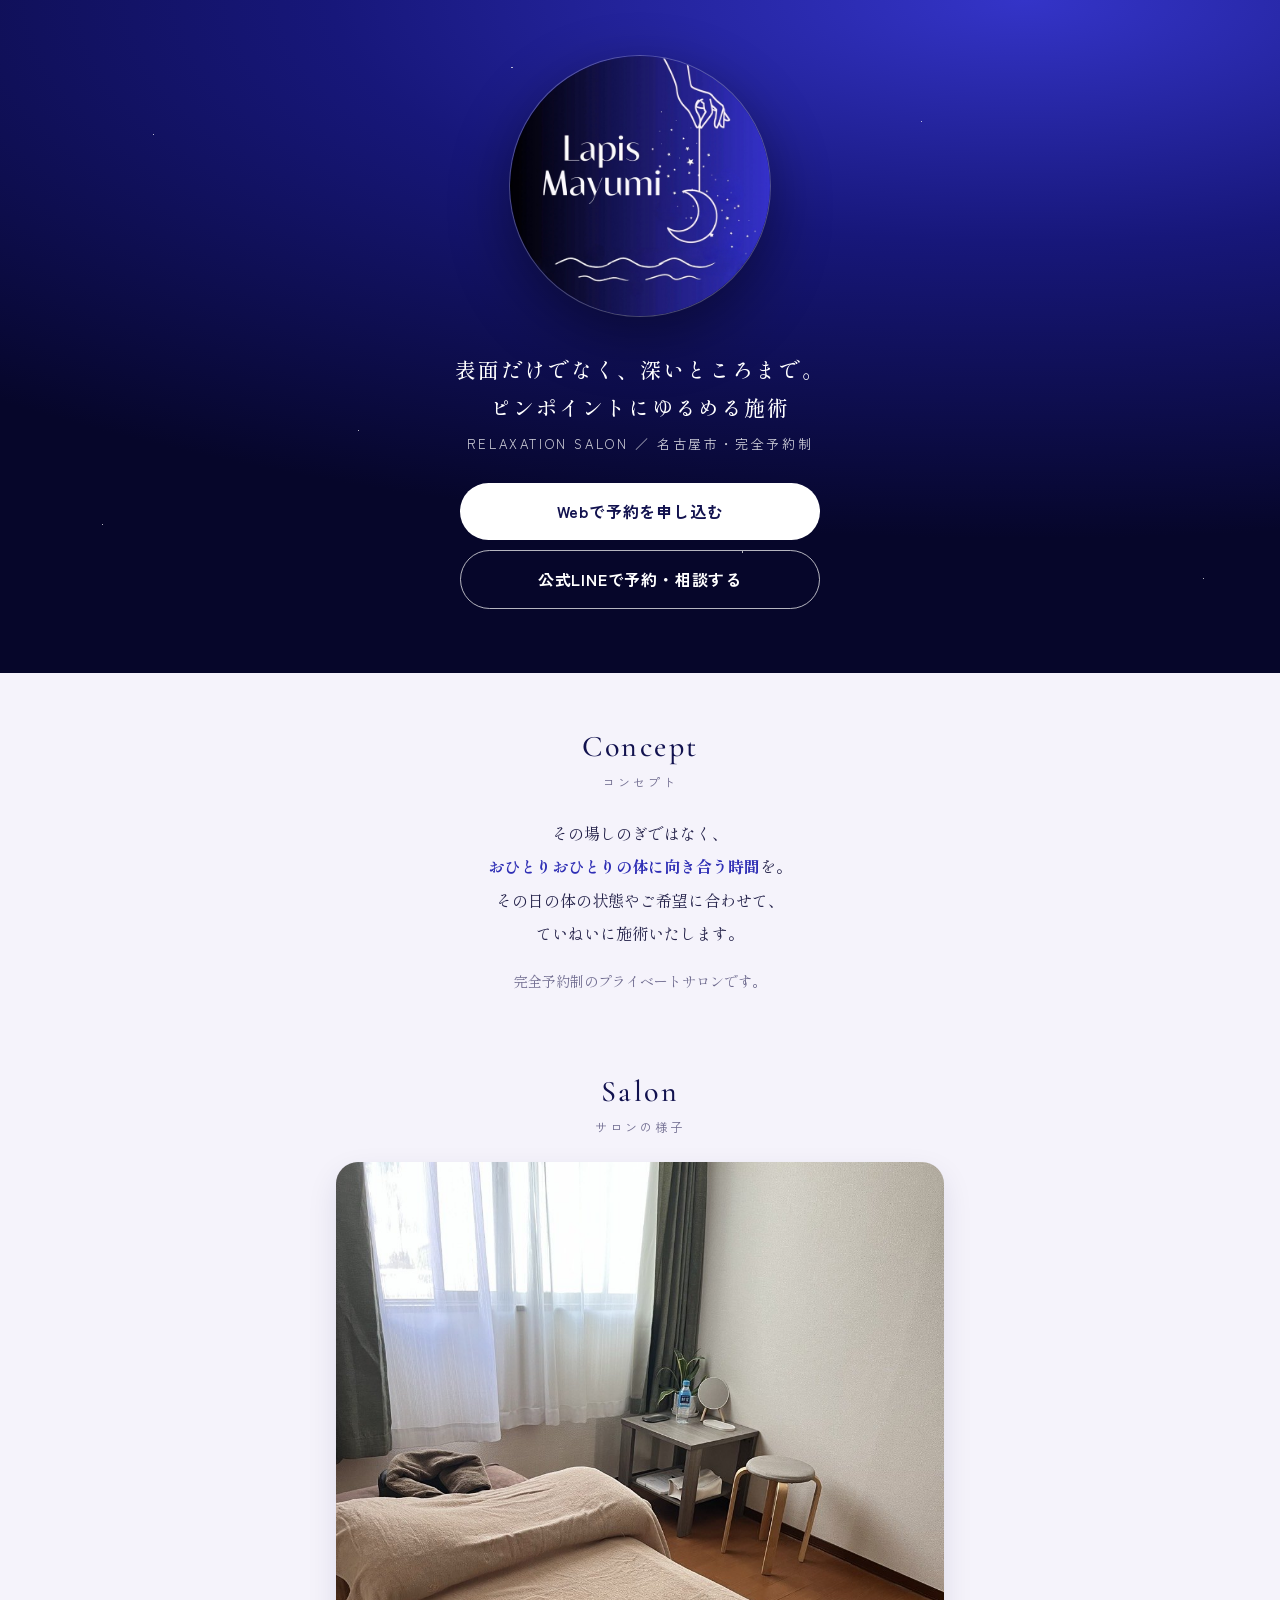
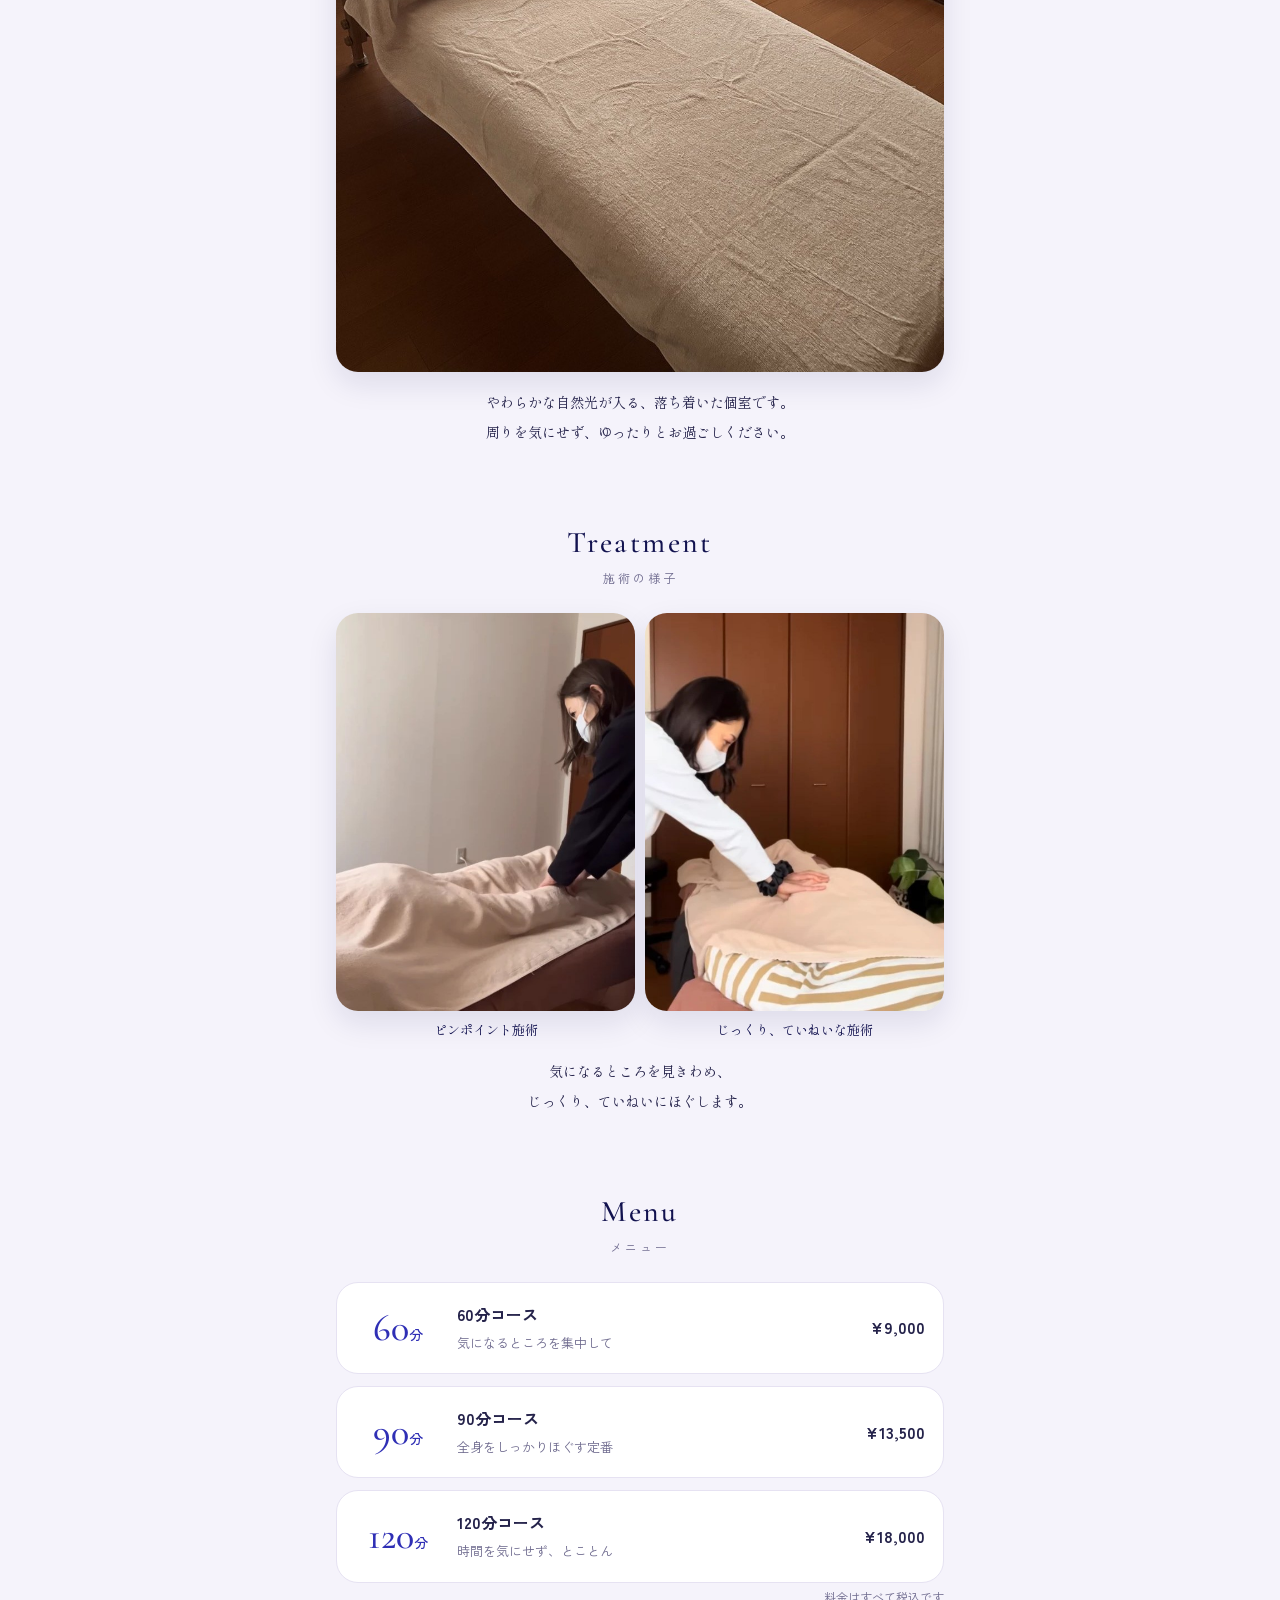
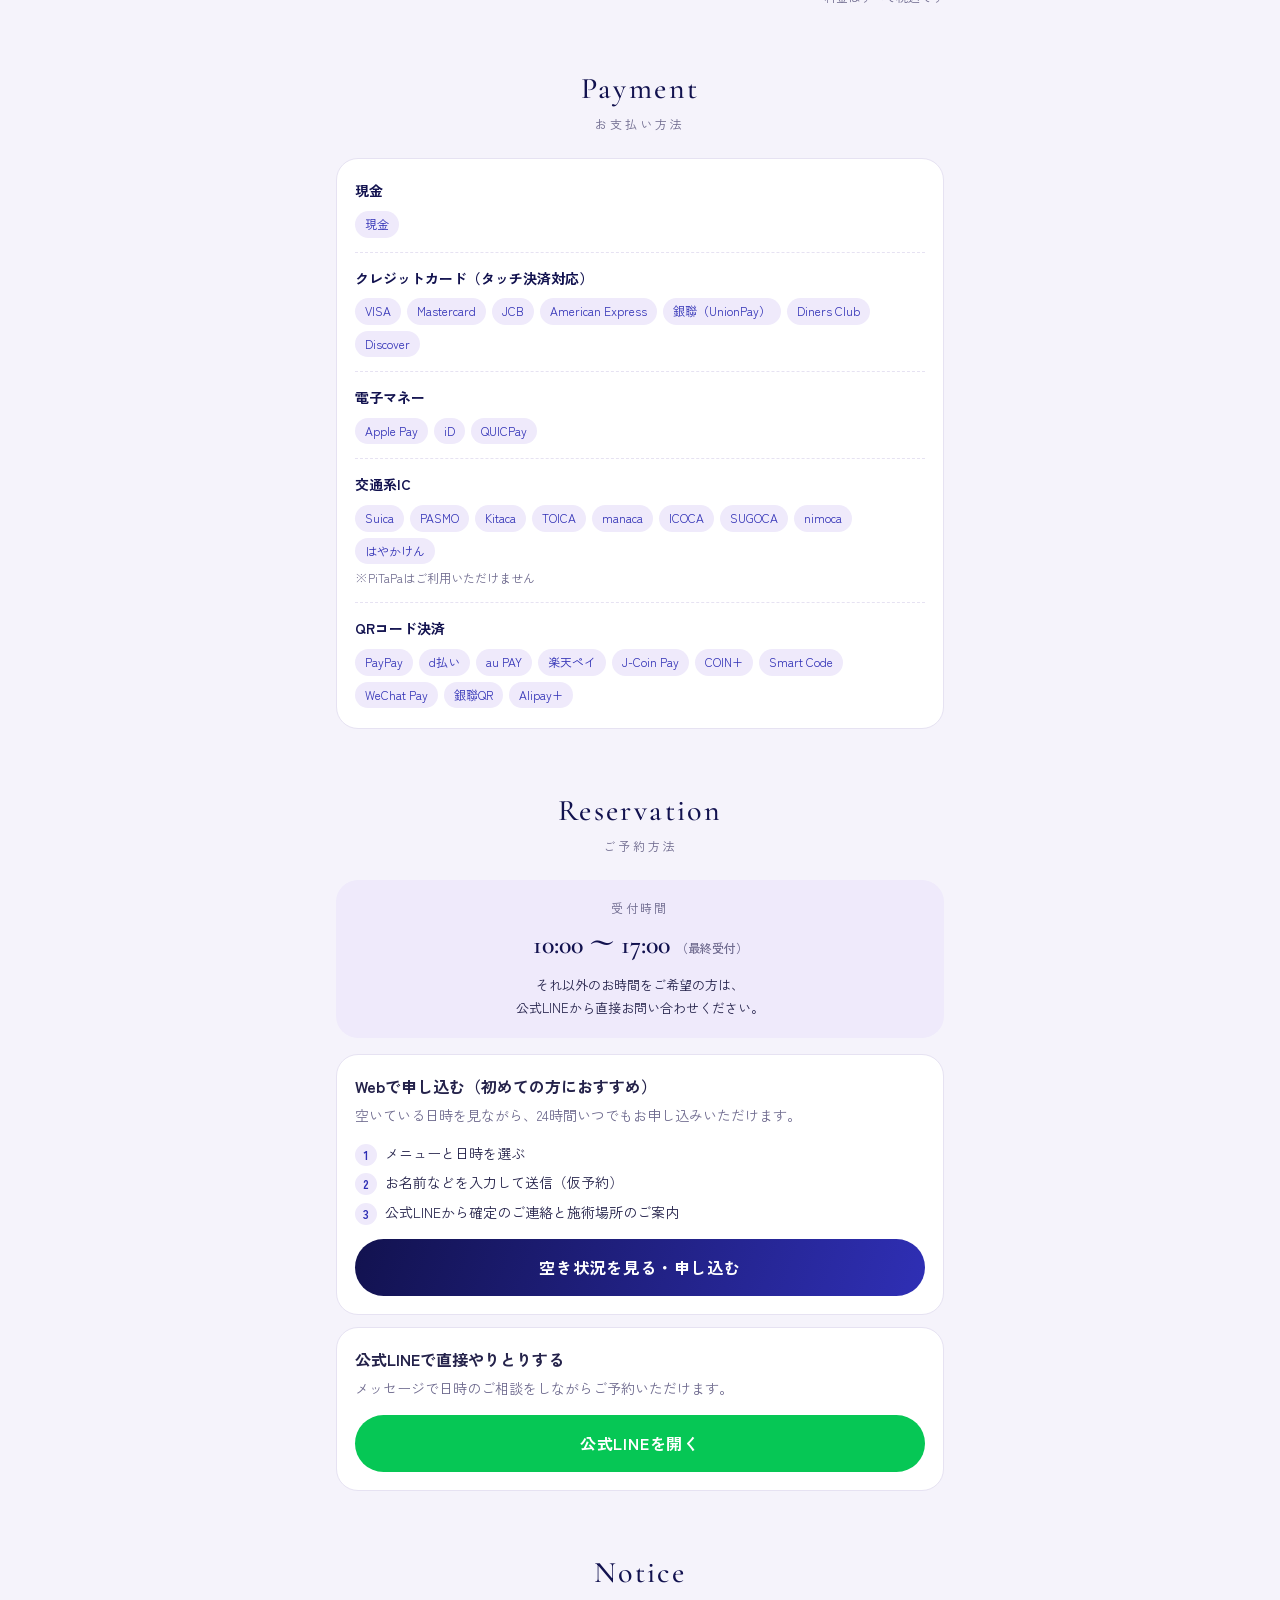
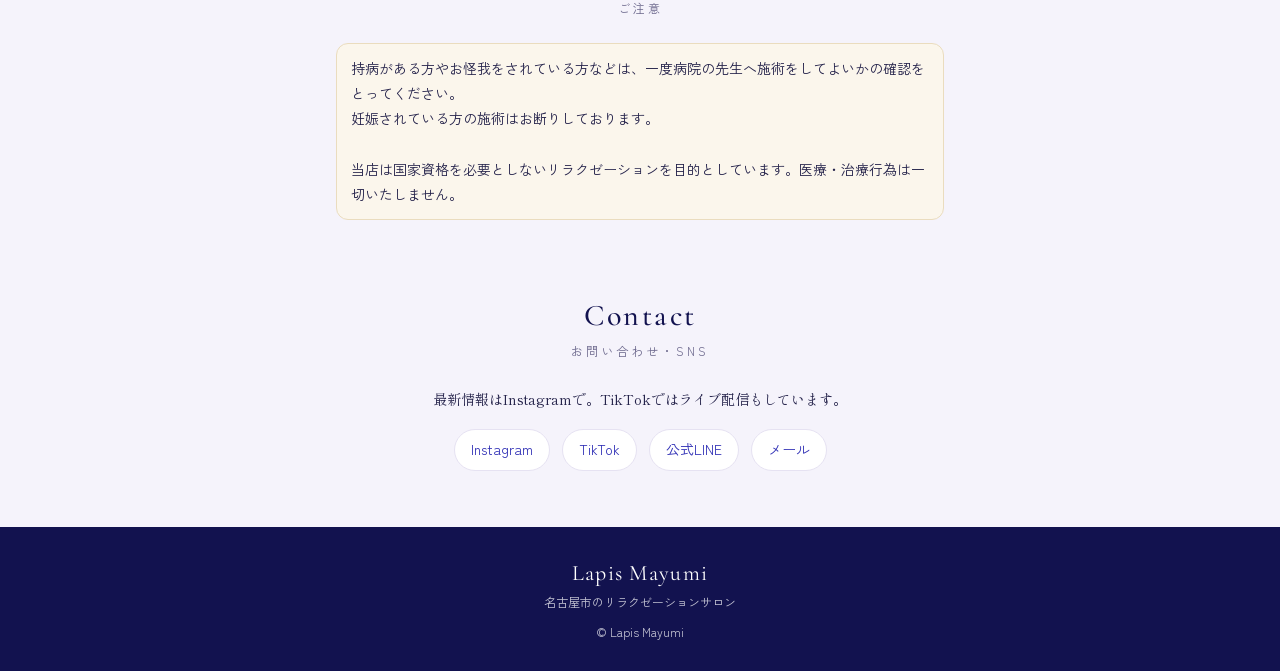
==== commit 1f486ae8: "トップに名古屋市を記載（題名・説明文・見出し下・足元） Co-Authored-By: Claude Opus 5.5 <noreply@anthropic.com>" ====
--- a/index.html
+++ b/index.html
@@ -3,10 +3,10 @@
 <head>
 <meta charset="utf-8">
 <meta name="viewport" content="width=device-width, initial-scale=1, viewport-fit=cover">
-<title>Lapis Mayumi | リラクゼーションサロン</title>
-<meta name="description" content="Lapis Mayumi（ラピス マユミ）は、心と体をゆるめるリラクゼーションサロンです。60分・90分・120分のコースをご用意しています。ご予約はWebまたは公式LINEから。">
-<meta property="og:title" content="Lapis Mayumi | リラクゼーションサロン">
-<meta property="og:description" content="心と体をゆるめるリラクゼーションサロン。ご予約はWebまたは公式LINEから。">
+<title>Lapis Mayumi | 名古屋市のリラクゼーションサロン</title>
+<meta name="description" content="Lapis Mayumi（ラピス マユミ）は、名古屋市の完全予約制リラクゼーションサロンです。もみほぐし・ボディケアで心と体をゆるめます。60分・90分・120分のコースをご用意しています。ご予約はWebまたは公式LINEから。">
+<meta property="og:title" content="Lapis Mayumi | 名古屋市のリラクゼーションサロン">
+<meta property="og:description" content="名古屋市の、心と体をゆるめるリラクゼーションサロン。ご予約はWebまたは公式LINEから。">
 <meta property="og:image" content="assets/logo-640.png">
 <link rel="icon" href="assets/favicon.png">
 <link rel="apple-touch-icon" href="assets/apple-touch-icon.png">
@@ -68,6 +68,7 @@
   .fix-cta { position: fixed; left: 0; right: 0; bottom: 0; padding: 10px 16px calc(10px + env(safe-area-inset-bottom)); background: rgba(255,255,255,.95); border-top: 1px solid var(--line); display: none; z-index: 10; }
   .fix-cta .in { max-width: 560px; margin: 0 auto; display: grid; grid-template-columns: 1fr 1fr; gap: 8px; }
   .fix-cta .btn { padding: 12px; font-size: 14px; }
+  .fix-cta .btn + .btn { margin-top: 0; } /* 横並びなので縦のすき間を消す（2026-11-03 2つ目だけ下にずれていた） */
   .fix-cta.show { display: block; }
 </style>
 </head>
@@ -75,7 +76,7 @@
 <header class="hero">
   <img src="assets/logo-640.png" alt="Lapis Mayumi">
   <h1>表面だけでなく、深いところまで。<br>ピンポイントにゆるめる施術</h1>
-  <p>RELAXATION SALON ／ 完全予約制</p>
+  <p>RELAXATION SALON ／ 名古屋市・完全予約制</p>
   <div class="cta">
     <a class="btn btn-main" href="reserve.html" style="background:#fff;color:var(--deep)">Webで予約を申し込む</a>
     <a class="btn btn-ghost js-line" href="#" style="margin-top:10px">公式LINEで予約・相談する</a>
@@ -157,7 +158,7 @@
 
 <footer>
   <div class="n">Lapis Mayumi</div>
-  <div>リラクゼーションサロン</div>
+  <div>名古屋市のリラクゼーションサロン</div>
   <div style="margin-top:10px">© Lapis Mayumi</div>
 </footer>
 
